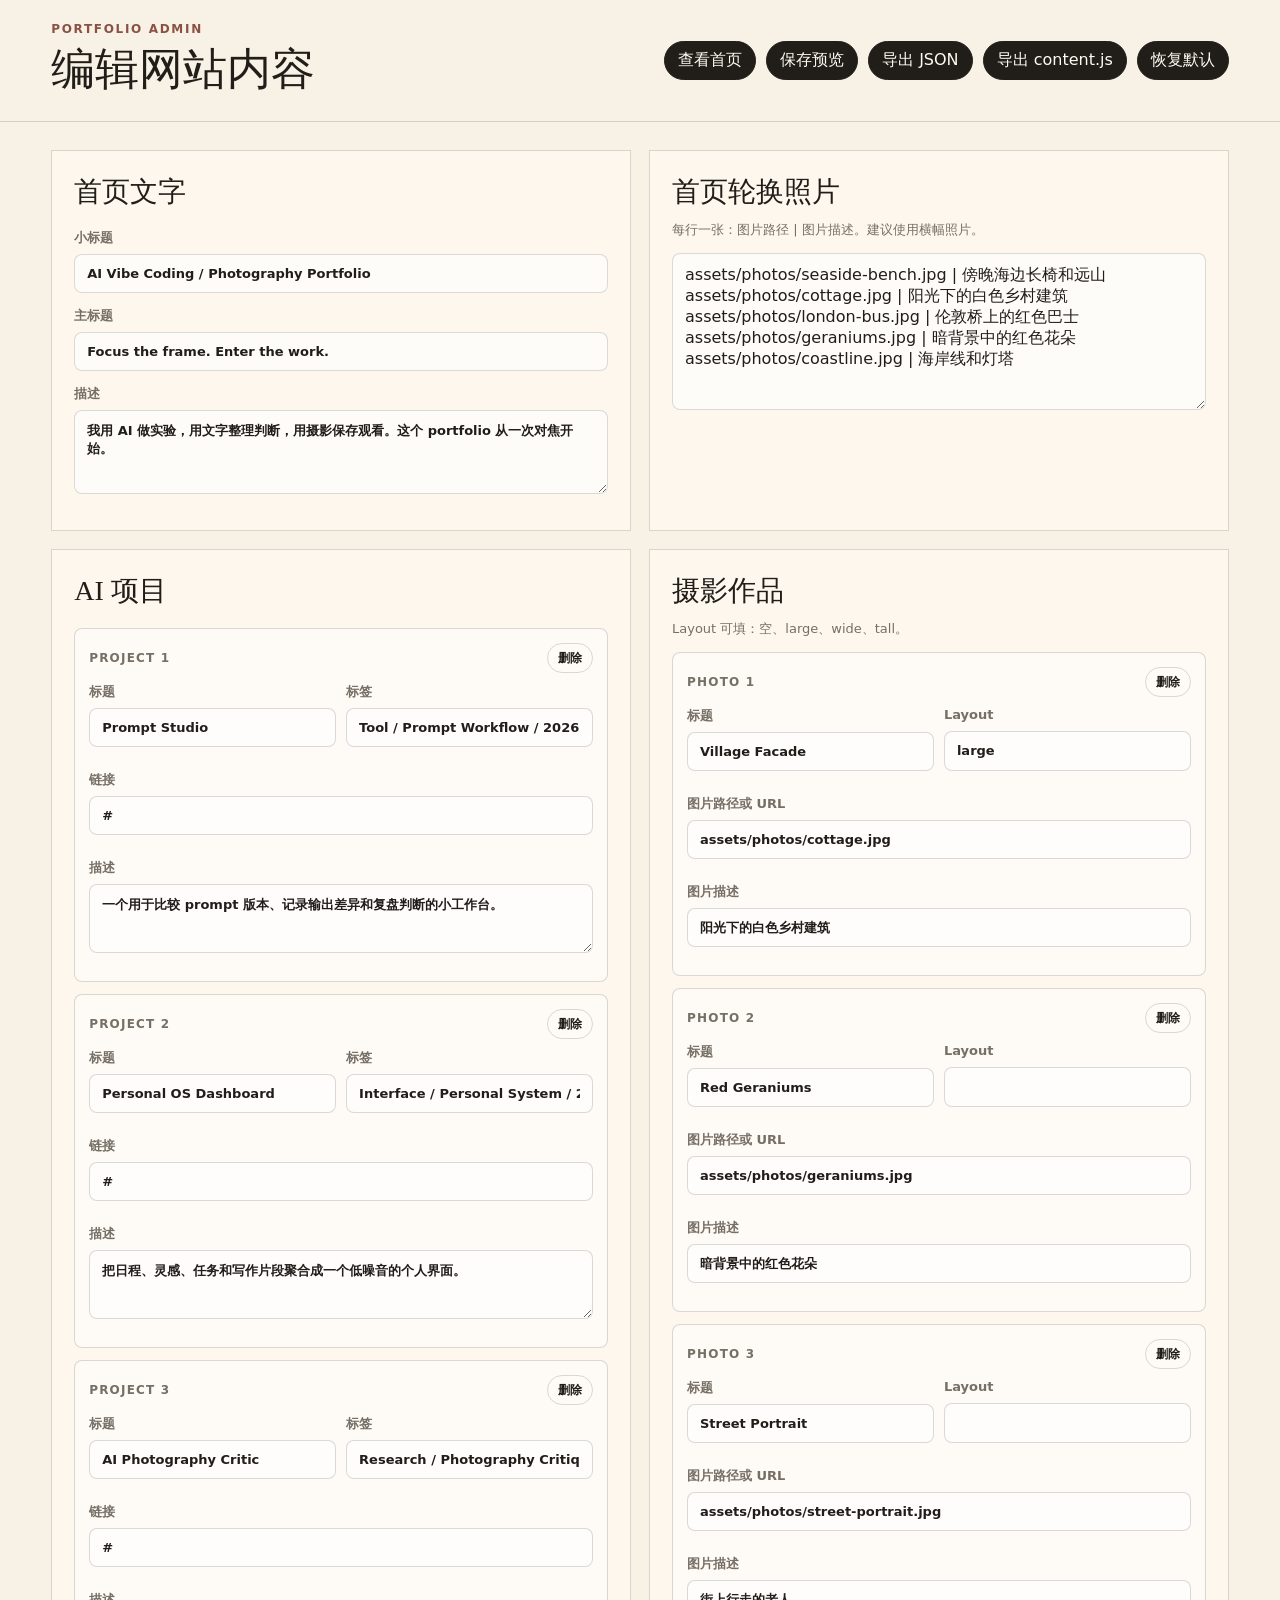
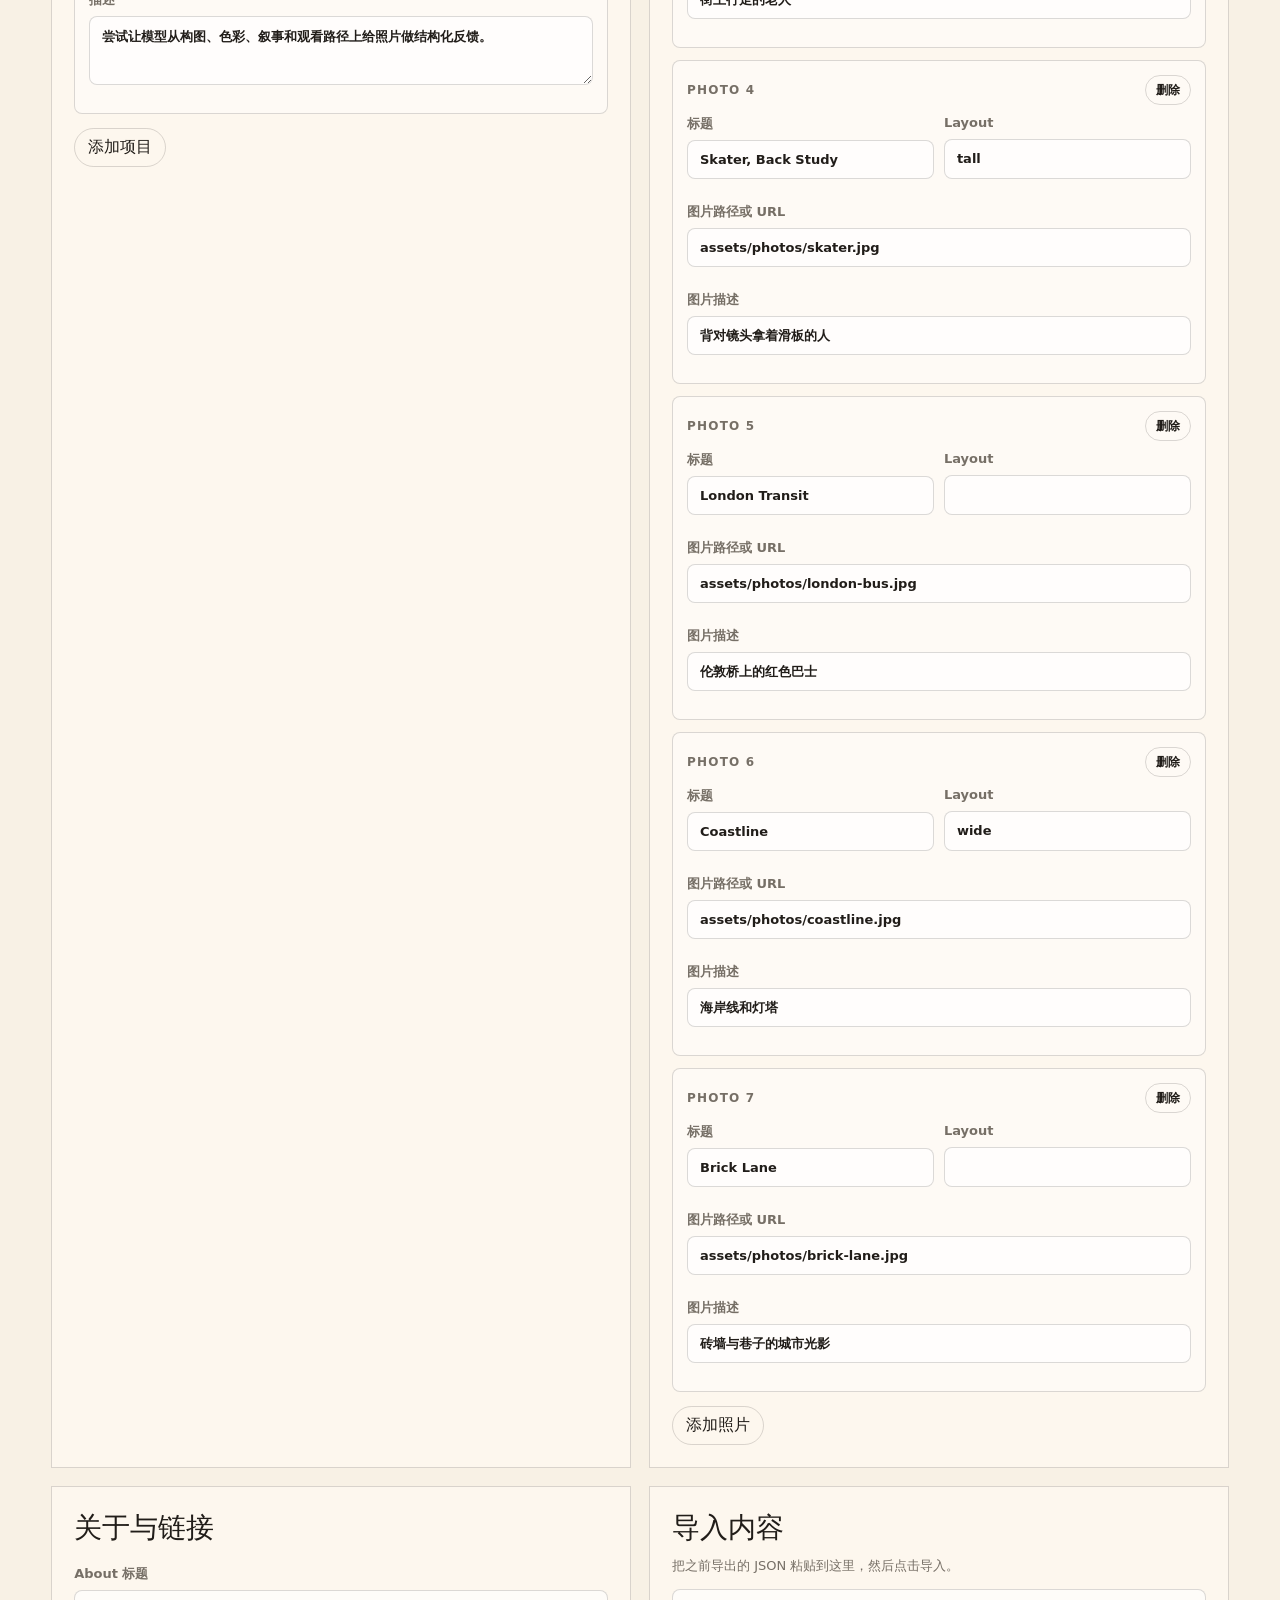
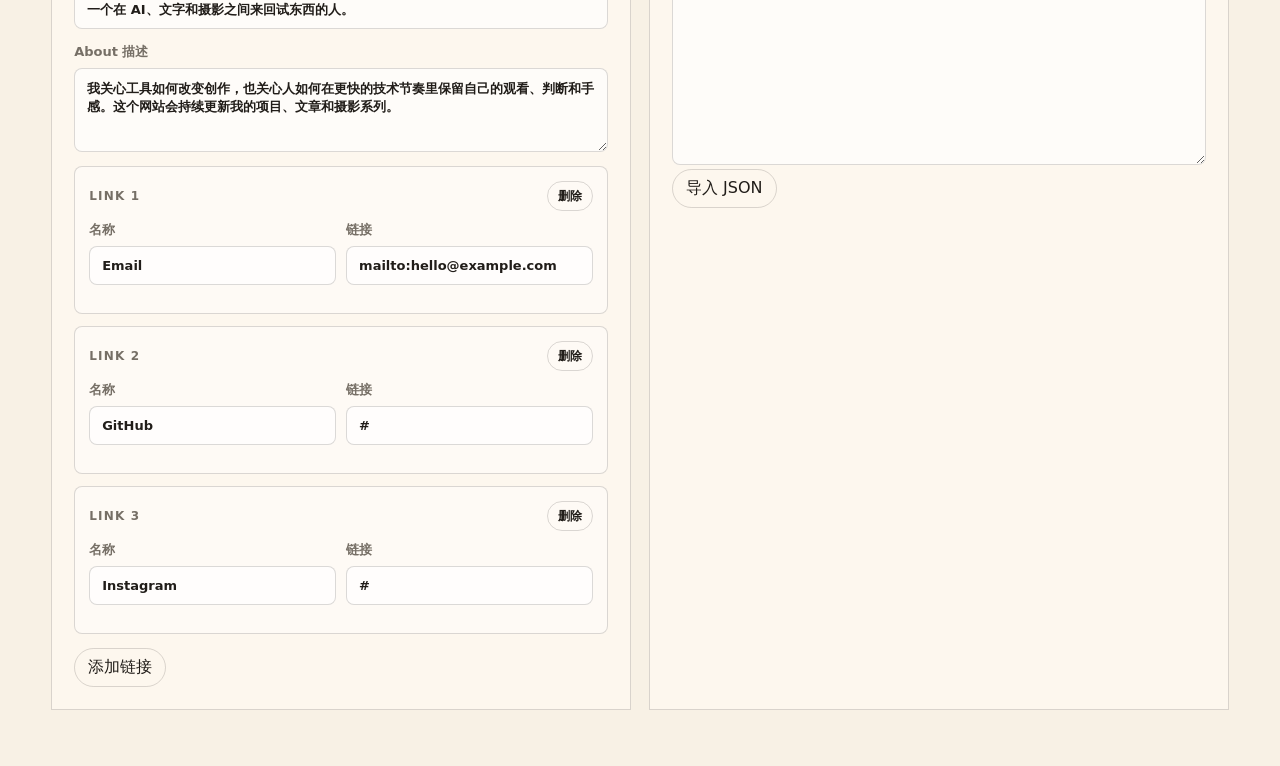
==== admin.html @ d61f88f5 "Initial portfolio website" ====
<!doctype html>
<html lang="zh-CN">
  <head>
    <meta charset="utf-8" />
    <meta name="viewport" content="width=device-width, initial-scale=1" />
    <title>Portfolio Admin</title>
    <link rel="stylesheet" href="admin.css" />
  </head>
  <body>
    <header class="admin-header">
      <div>
        <p>Portfolio Admin</p>
        <h1>编辑网站内容</h1>
      </div>
      <nav>
        <a href="index.html">查看首页</a>
        <button type="button" id="save-button">保存预览</button>
        <button type="button" id="export-button">导出 JSON</button>
        <button type="button" id="export-js-button">导出 content.js</button>
        <button type="button" id="reset-button">恢复默认</button>
      </nav>
    </header>

    <main class="admin-layout">
      <section class="admin-panel">
        <h2>首页文字</h2>
        <label>
          小标题
          <input id="hero-kicker" type="text" />
        </label>
        <label>
          主标题
          <input id="hero-title" type="text" />
        </label>
        <label>
          描述
          <textarea id="hero-description" rows="4"></textarea>
        </label>
      </section>

      <section class="admin-panel">
        <h2>首页轮换照片</h2>
        <p class="hint">每行一张：图片路径 | 图片描述。建议使用横幅照片。</p>
        <textarea id="hero-photos" rows="7"></textarea>
      </section>

      <section class="admin-panel">
        <h2>AI 项目</h2>
        <div id="projects-editor" class="editor-list"></div>
        <button type="button" class="secondary" data-add="project">添加项目</button>
      </section>

      <section class="admin-panel">
        <h2>摄影作品</h2>
        <p class="hint">Layout 可填：空、large、wide、tall。</p>
        <div id="photos-editor" class="editor-list"></div>
        <button type="button" class="secondary" data-add="photo">添加照片</button>
      </section>

      <section class="admin-panel">
        <h2>关于与链接</h2>
        <label>
          About 标题
          <input id="about-title" type="text" />
        </label>
        <label>
          About 描述
          <textarea id="about-description" rows="4"></textarea>
        </label>
        <div id="links-editor" class="editor-list"></div>
        <button type="button" class="secondary" data-add="link">添加链接</button>
      </section>

      <section class="admin-panel">
        <h2>导入内容</h2>
        <p class="hint">把之前导出的 JSON 粘贴到这里，然后点击导入。</p>
        <textarea id="import-json" rows="8"></textarea>
        <button type="button" class="secondary" id="import-button">导入 JSON</button>
      </section>
    </main>

    <div class="toast" id="toast" hidden></div>

    <script src="content.js"></script>
    <script src="admin.js"></script>
  </body>
</html>
---- admin.css ----
:root {
  --paper: #f8f1e5;
  --ink: #211d19;
  --muted: #766f66;
  --line: rgba(33, 29, 25, 0.16);
  --panel: #fffaf1;
}

* {
  box-sizing: border-box;
}

body {
  margin: 0;
  background: var(--paper);
  color: var(--ink);
  font-family:
    Inter, ui-sans-serif, system-ui, -apple-system, BlinkMacSystemFont, sans-serif;
}

.admin-header {
  position: sticky;
  top: 0;
  z-index: 10;
  display: flex;
  align-items: center;
  justify-content: space-between;
  gap: 24px;
  padding: 22px clamp(18px, 4vw, 56px);
  background: rgba(248, 241, 229, 0.9);
  border-bottom: 1px solid var(--line);
  backdrop-filter: blur(16px);
}

.admin-header p {
  margin: 0 0 4px;
  color: #8b5145;
  font-size: 12px;
  font-weight: 800;
  letter-spacing: 0.14em;
  text-transform: uppercase;
}

.admin-header h1 {
  margin: 0;
  font-family: Georgia, serif;
  font-size: clamp(28px, 4vw, 44px);
  font-weight: 500;
}

.admin-header nav {
  display: flex;
  flex-wrap: wrap;
  gap: 10px;
}

a,
button {
  color: inherit;
  font: inherit;
}

.admin-header a,
button {
  min-height: 38px;
  padding: 8px 13px;
  background: var(--ink);
  color: var(--panel);
  border: 1px solid var(--ink);
  border-radius: 999px;
  cursor: pointer;
  text-decoration: none;
}

button.secondary {
  color: var(--ink);
  background: transparent;
  border-color: var(--line);
}

.admin-layout {
  display: grid;
  grid-template-columns: repeat(2, minmax(0, 1fr));
  gap: 18px;
  padding: 28px clamp(18px, 4vw, 56px) 56px;
}

.admin-panel {
  padding: 22px;
  background: rgba(255, 250, 241, 0.72);
  border: 1px solid var(--line);
}

.admin-panel h2 {
  margin: 0 0 18px;
  font-family: Georgia, serif;
  font-size: 28px;
  font-weight: 500;
}

.hint {
  margin: -8px 0 14px;
  color: var(--muted);
  font-size: 13px;
}

label {
  display: grid;
  gap: 7px;
  margin-bottom: 14px;
  color: var(--muted);
  font-size: 13px;
  font-weight: 700;
}

input,
textarea,
select {
  width: 100%;
  padding: 11px 12px;
  color: var(--ink);
  background: rgba(255, 255, 255, 0.66);
  border: 1px solid var(--line);
  border-radius: 8px;
  font: inherit;
}

textarea {
  resize: vertical;
}

.editor-list {
  display: grid;
  gap: 12px;
  margin-bottom: 14px;
}

.editor-item {
  display: grid;
  gap: 10px;
  padding: 14px;
  background: rgba(255, 255, 255, 0.42);
  border: 1px solid var(--line);
  border-radius: 8px;
}

.editor-item-header {
  display: flex;
  align-items: center;
  justify-content: space-between;
  gap: 10px;
  color: var(--muted);
  font-size: 12px;
  font-weight: 800;
  letter-spacing: 0.1em;
  text-transform: uppercase;
}

.editor-item-header button {
  min-height: 30px;
  padding: 5px 10px;
  color: var(--ink);
  background: transparent;
  border-color: var(--line);
}

.field-grid {
  display: grid;
  grid-template-columns: repeat(2, minmax(0, 1fr));
  gap: 10px;
}

.toast {
  position: fixed;
  right: 18px;
  bottom: 18px;
  padding: 12px 14px;
  color: var(--panel);
  background: var(--ink);
  border-radius: 8px;
}

@media (max-width: 900px) {
  .admin-header,
  .admin-layout,
  .field-grid {
    grid-template-columns: 1fr;
  }

  .admin-header {
    align-items: flex-start;
    flex-direction: column;
  }
}
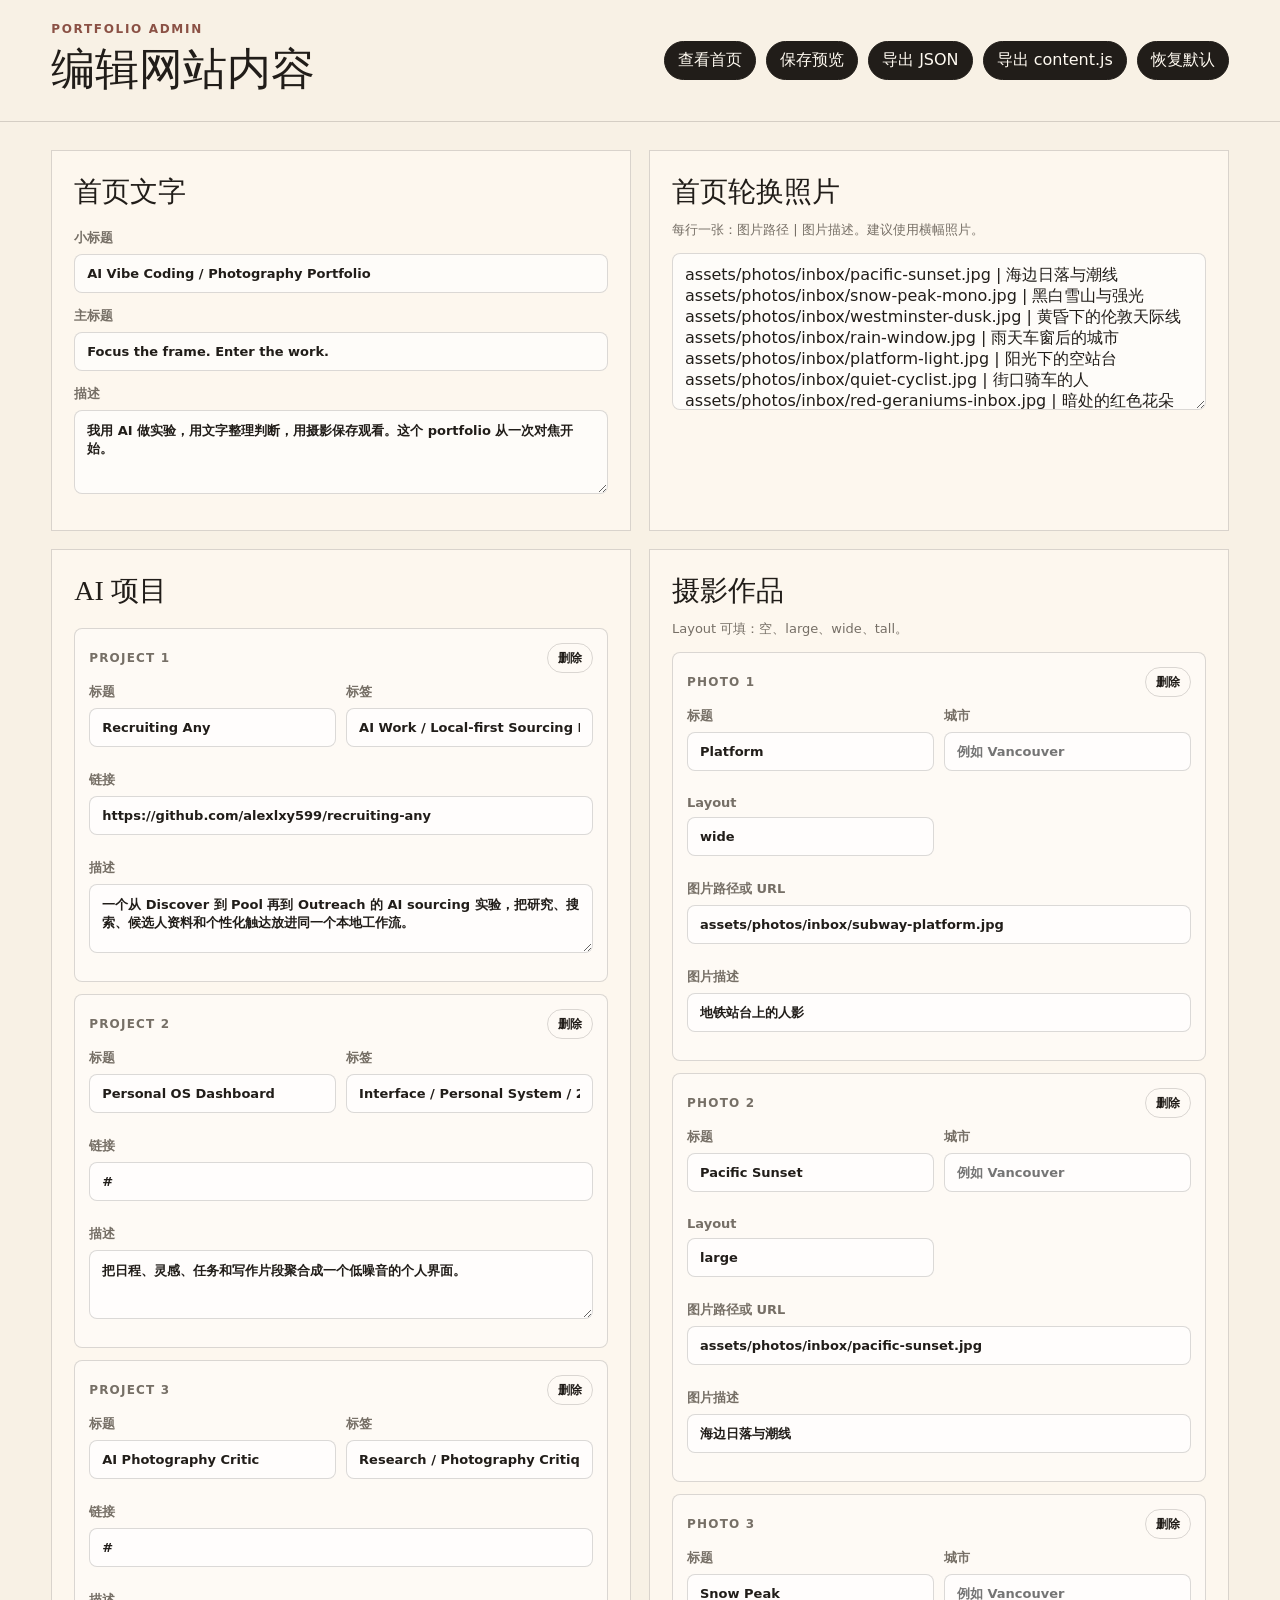
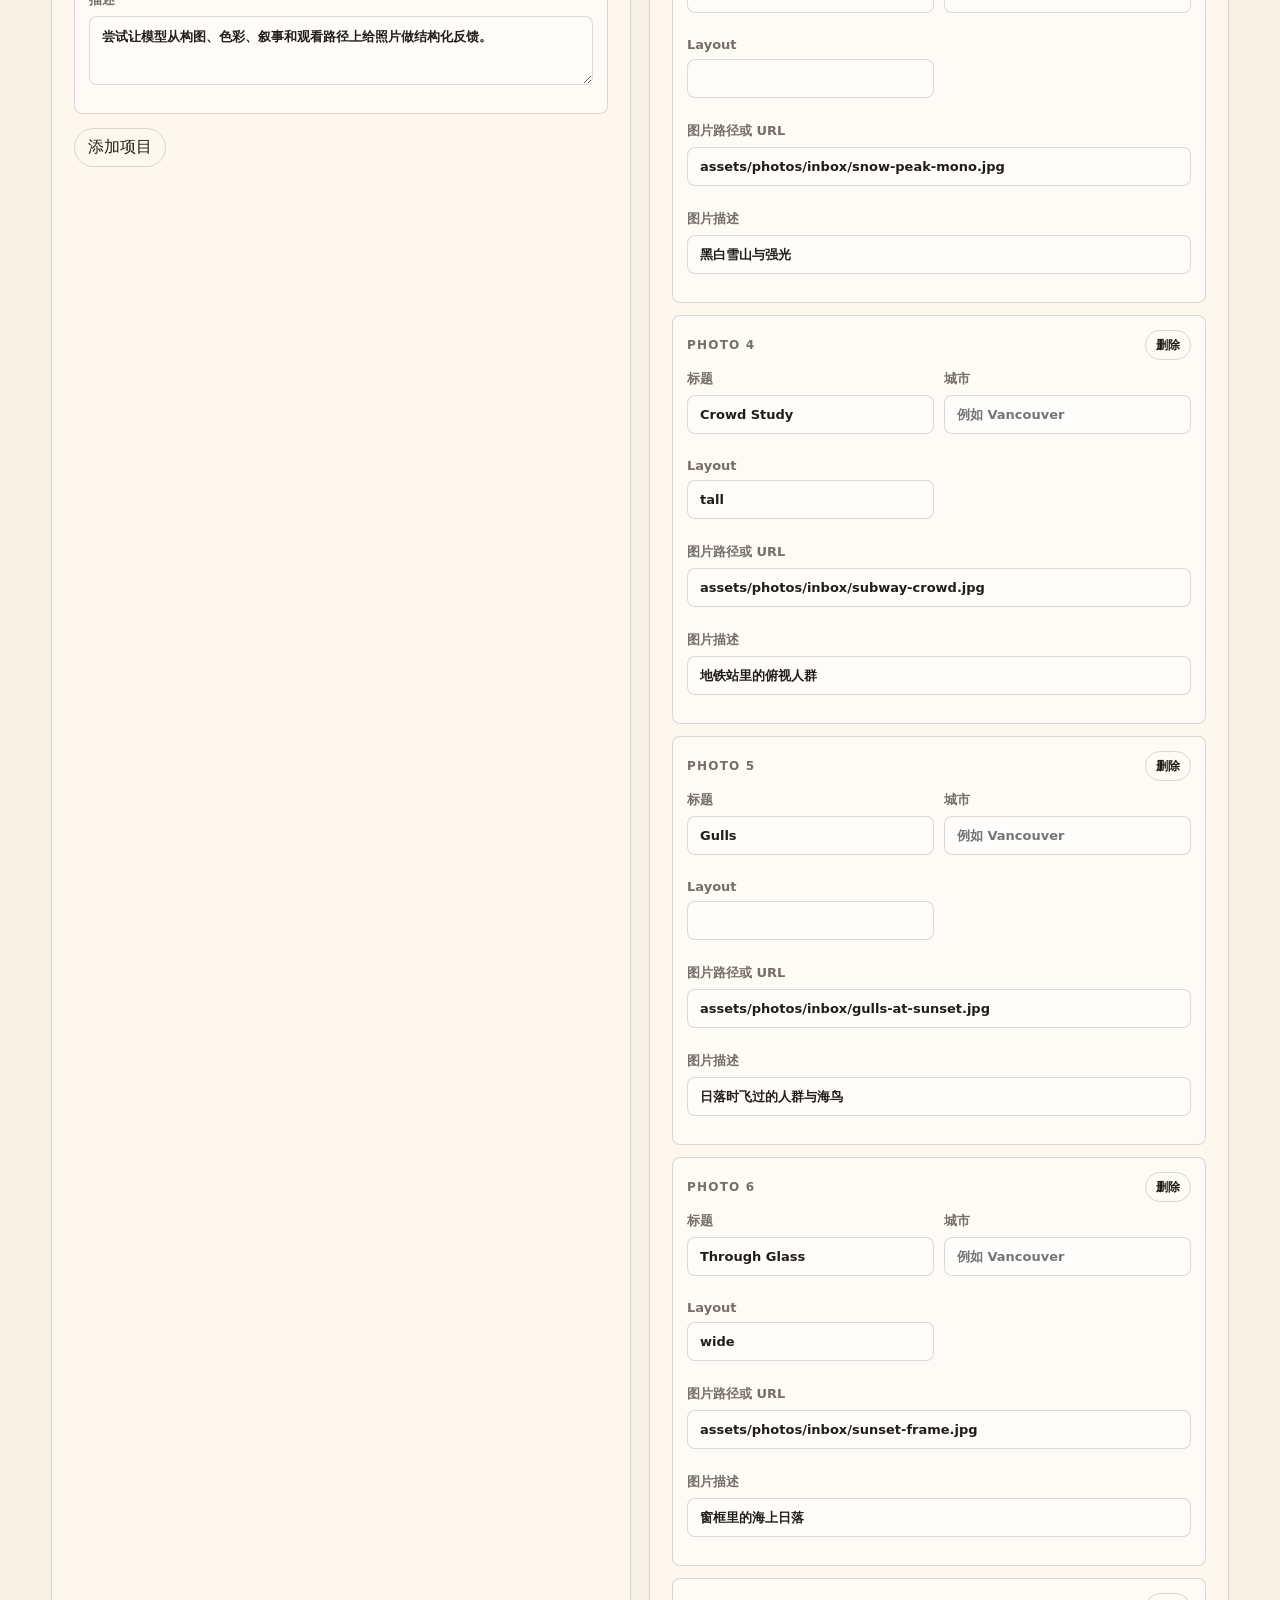
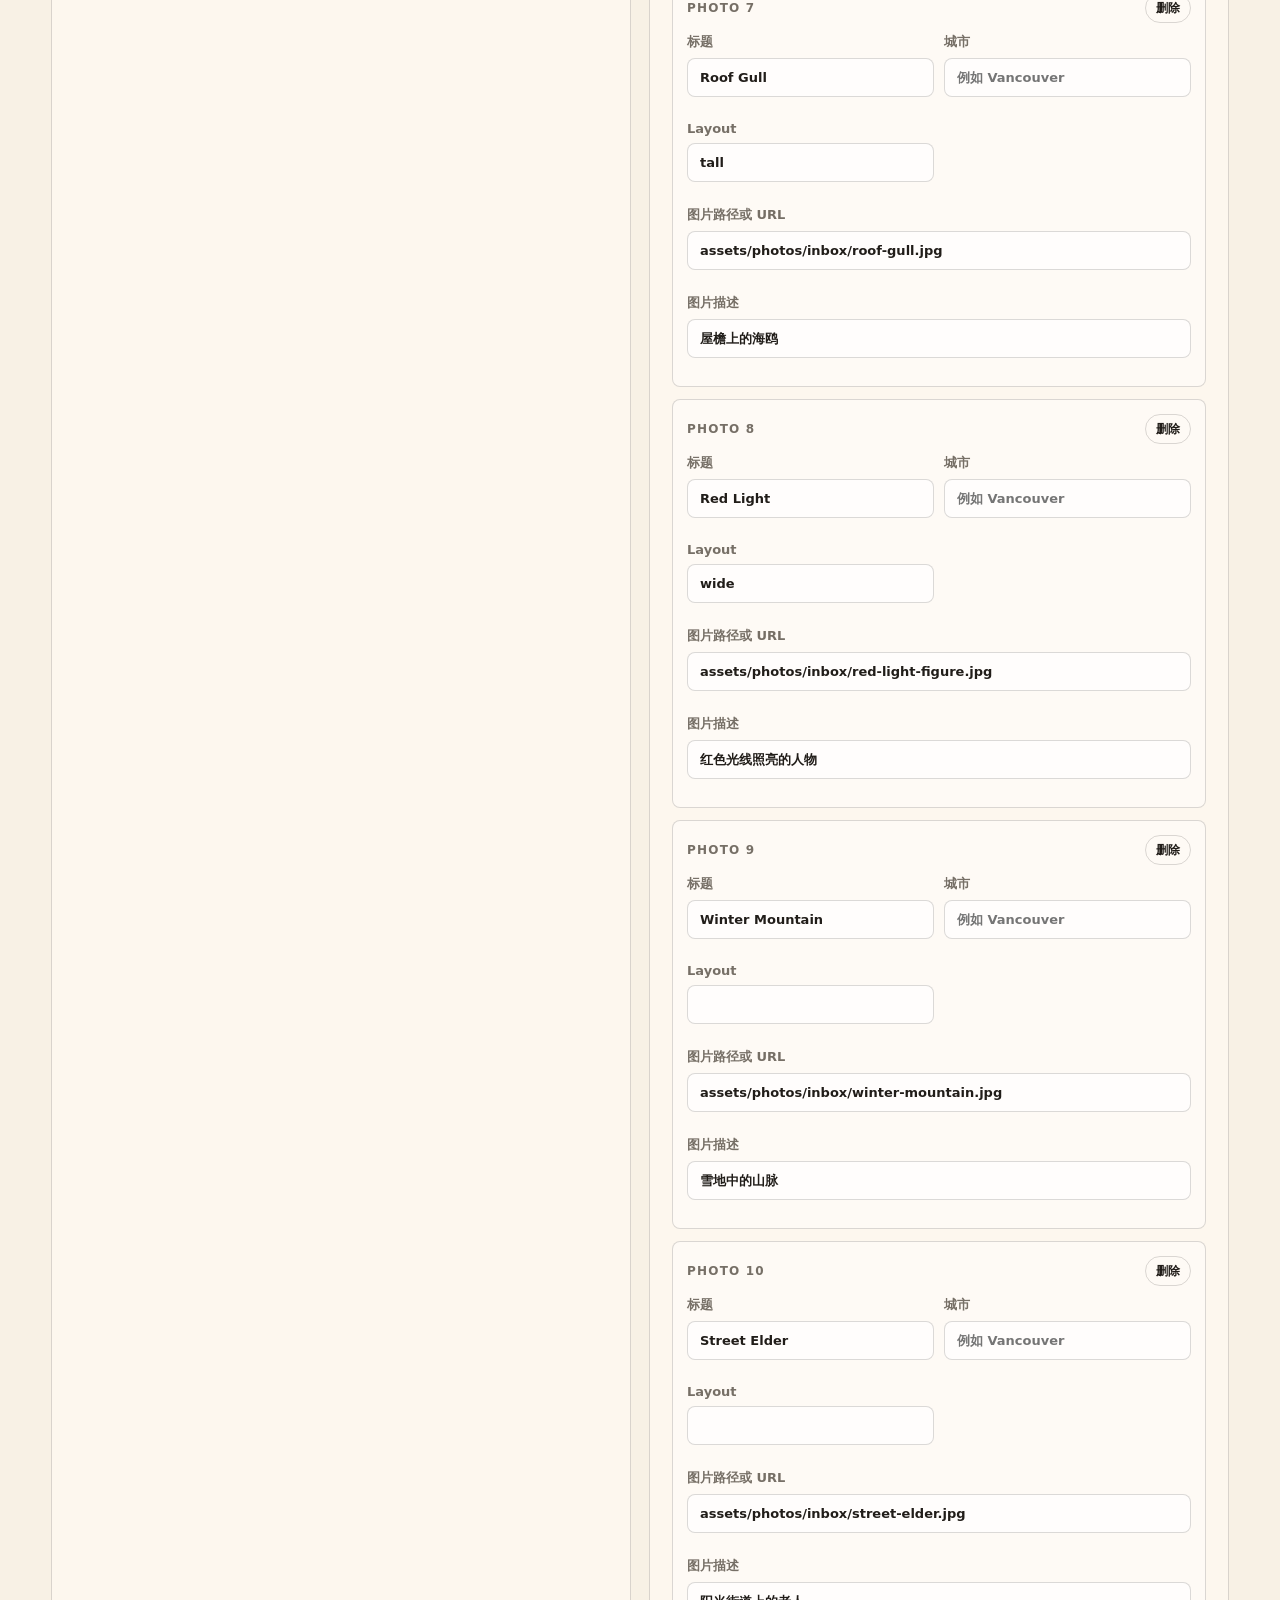
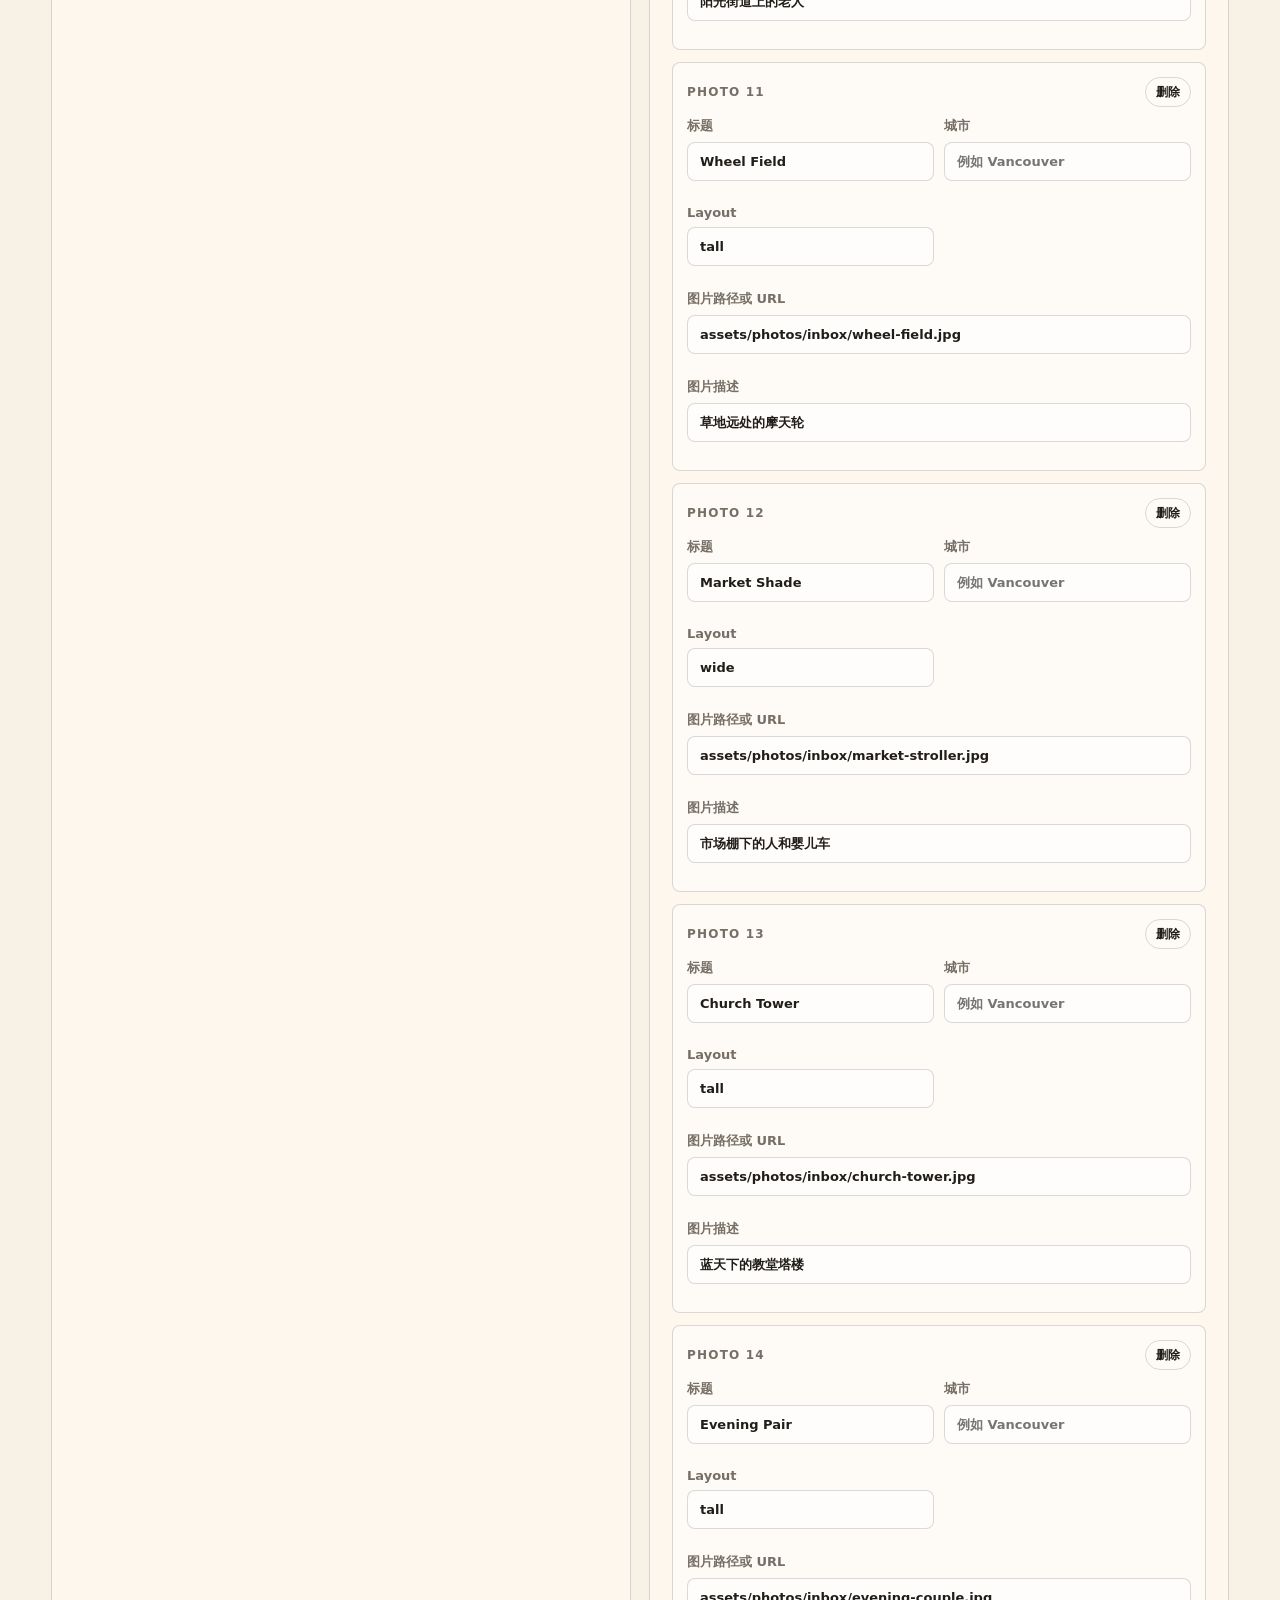
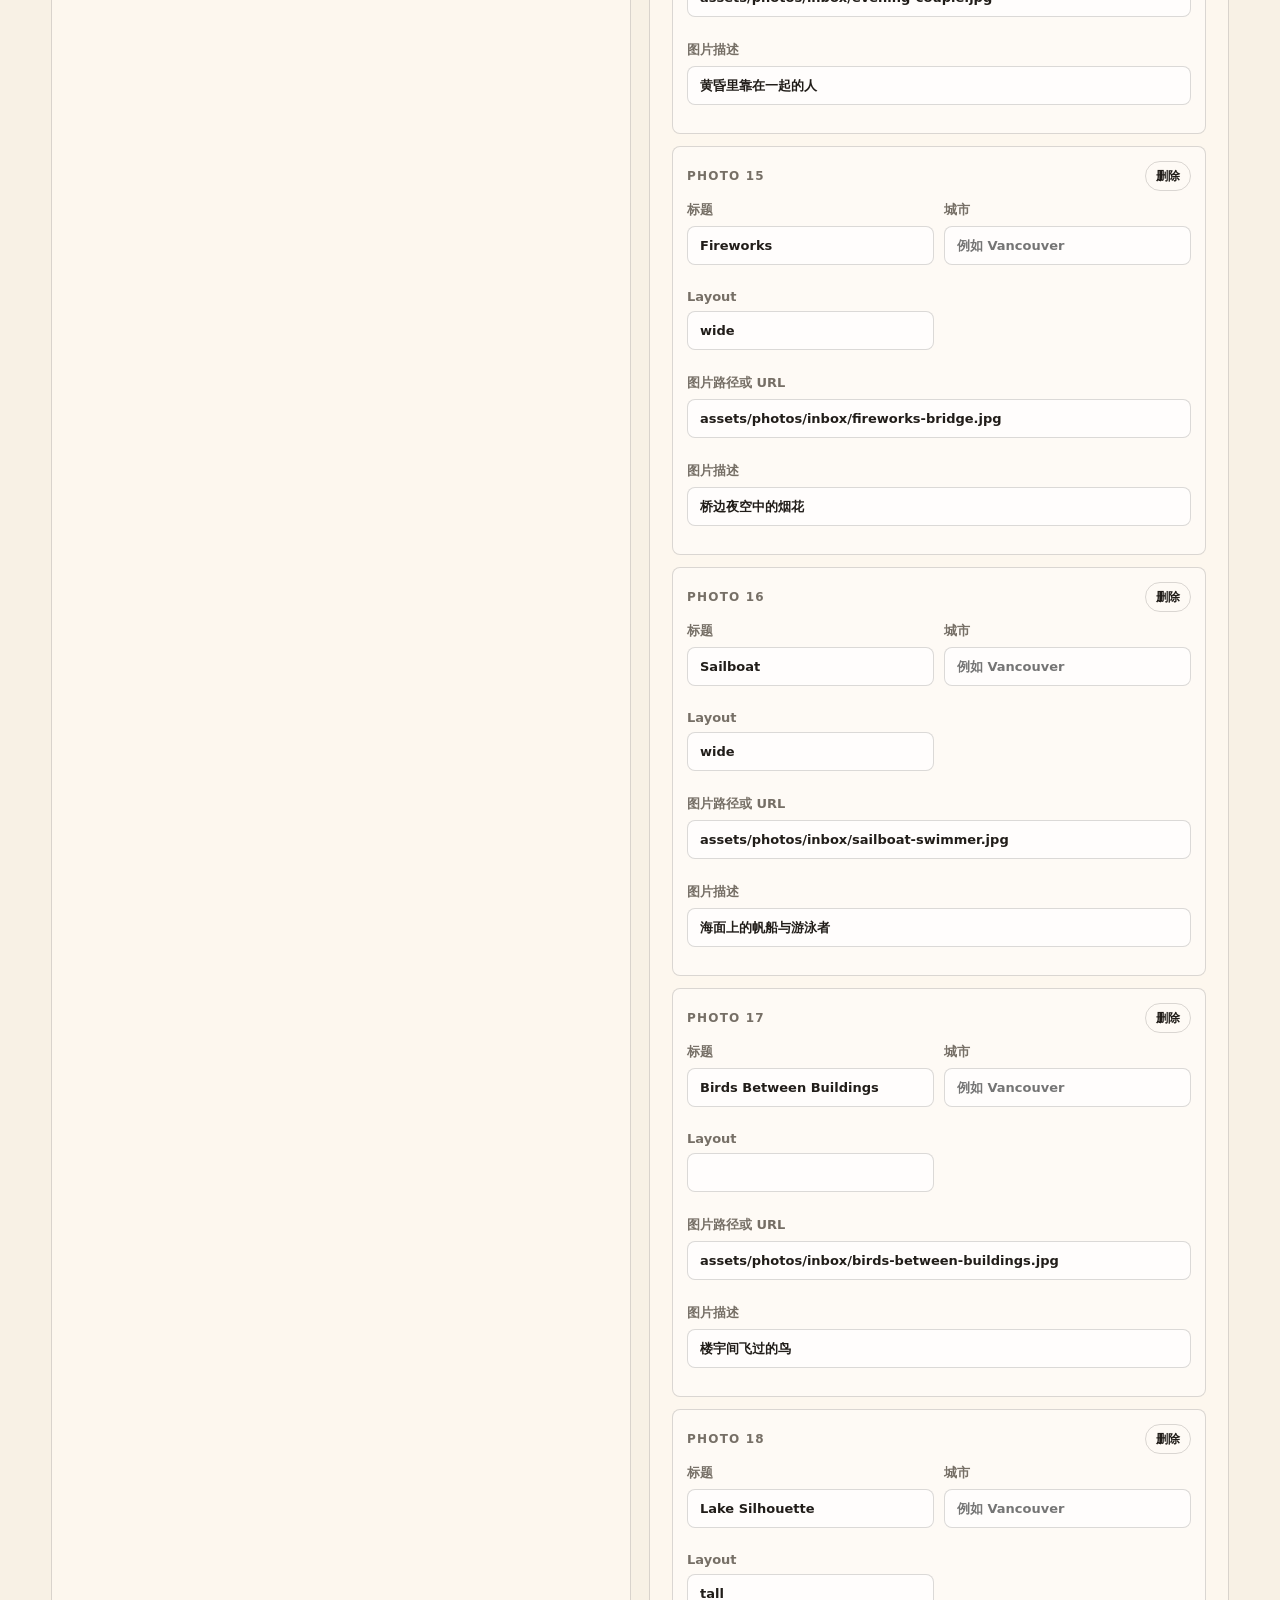
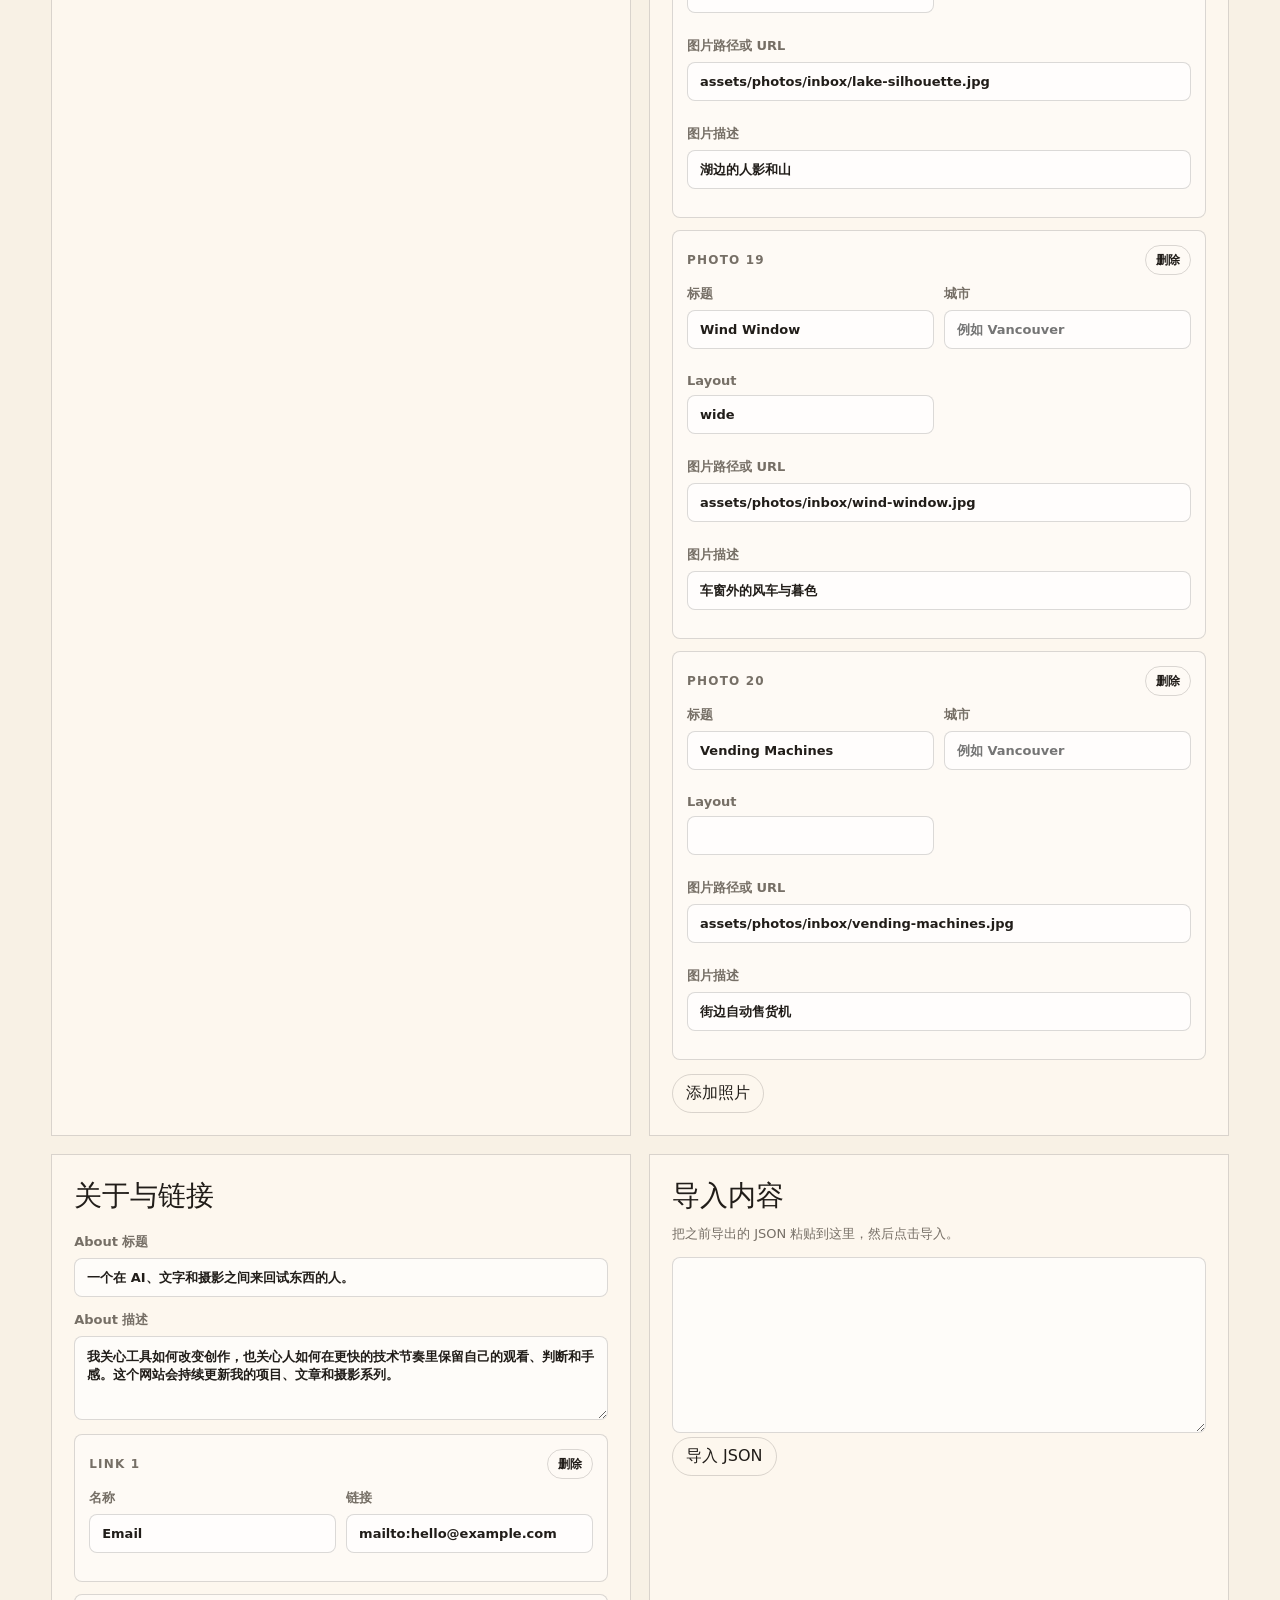
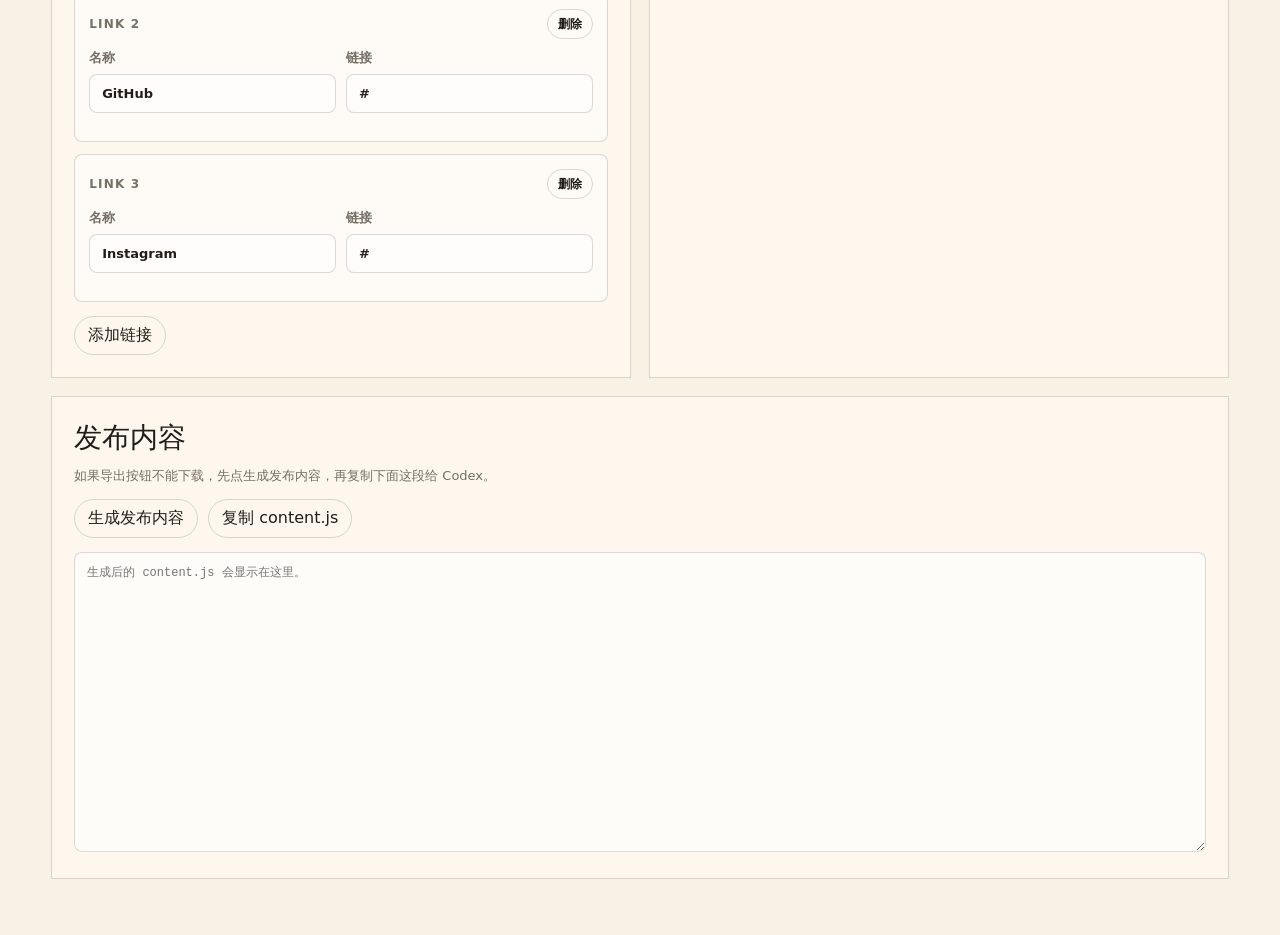
==== commit c7e5f126: "Add admin publish copy fallback" ====
--- a/admin.html
+++ b/admin.html
@@ -77,6 +77,16 @@
         <textarea id="import-json" rows="8"></textarea>
         <button type="button" class="secondary" id="import-button">导入 JSON</button>
       </section>
+
+      <section class="admin-panel publish-panel">
+        <h2>发布内容</h2>
+        <p class="hint">如果导出按钮不能下载，先点生成发布内容，再复制下面这段给 Codex。</p>
+        <div class="publish-actions">
+          <button type="button" class="secondary" id="generate-js-button">生成发布内容</button>
+          <button type="button" class="secondary" id="copy-js-button">复制 content.js</button>
+        </div>
+        <textarea id="publish-output" rows="12" readonly placeholder="生成后的 content.js 会显示在这里。"></textarea>
+      </section>
     </main>
 
     <div class="toast" id="toast" hidden></div>
--- a/admin.css
+++ b/admin.css
@@ -170,6 +170,26 @@
   gap: 10px;
 }
 
+.publish-panel {
+  grid-column: 1 / -1;
+}
+
+.publish-actions {
+  display: flex;
+  flex-wrap: wrap;
+  gap: 10px;
+  margin-bottom: 14px;
+}
+
+#publish-output {
+  min-height: 300px;
+  font-family:
+    SFMono-Regular, Consolas, "Liberation Mono", Menlo, monospace;
+  font-size: 12px;
+  line-height: 1.55;
+  white-space: pre;
+}
+
 .toast {
   position: fixed;
   right: 18px;
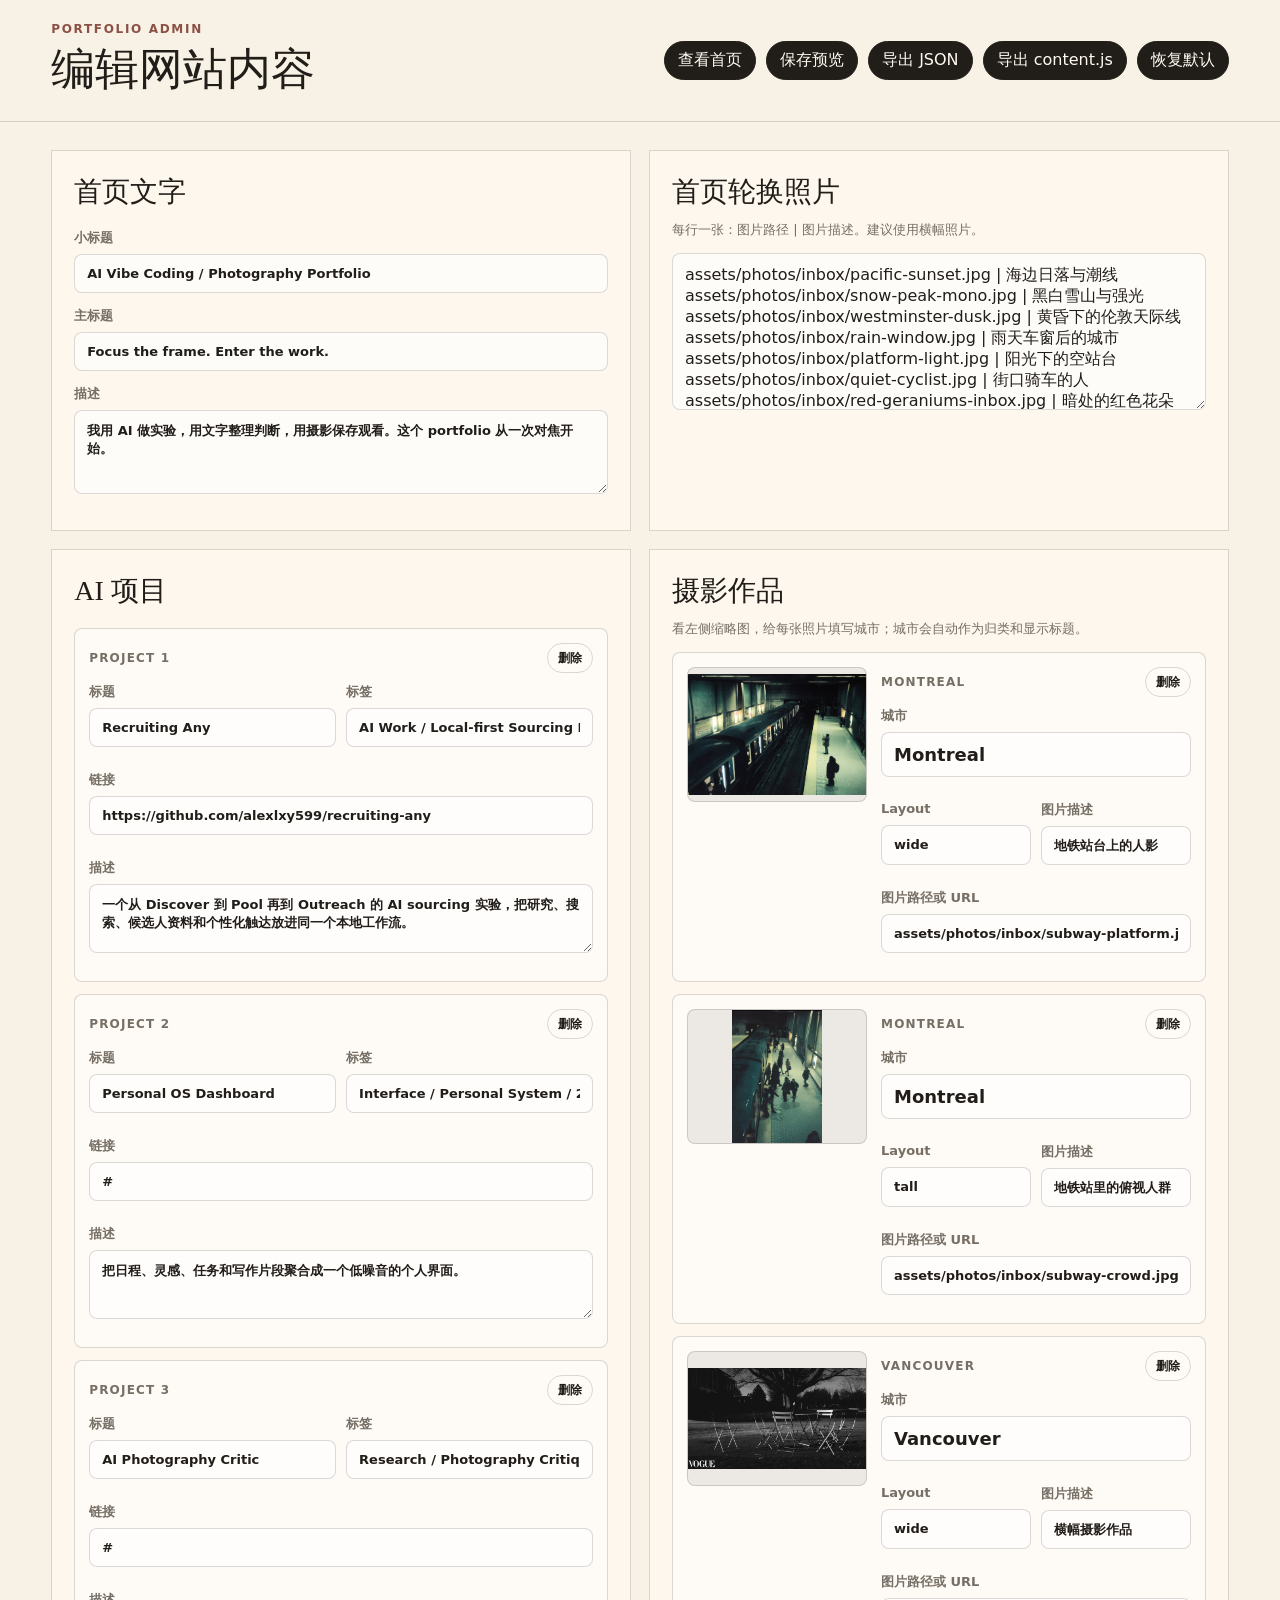
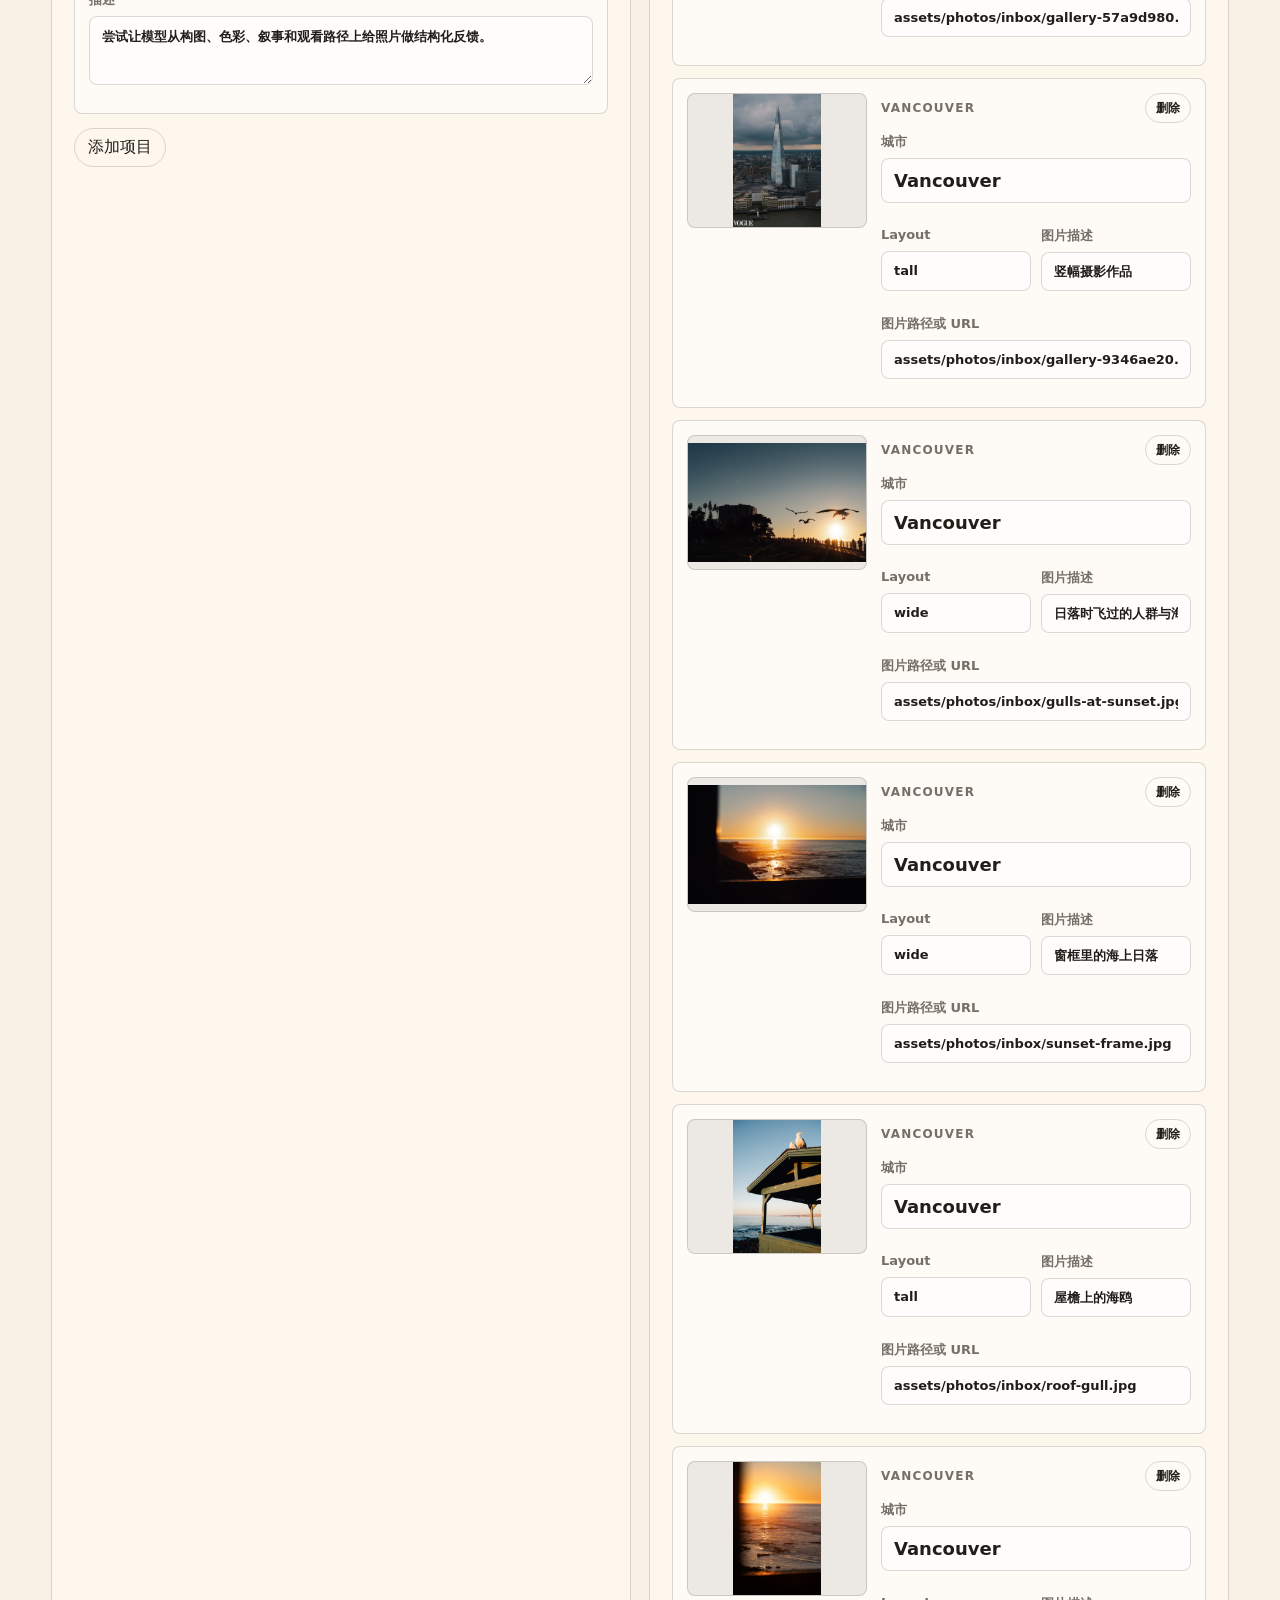
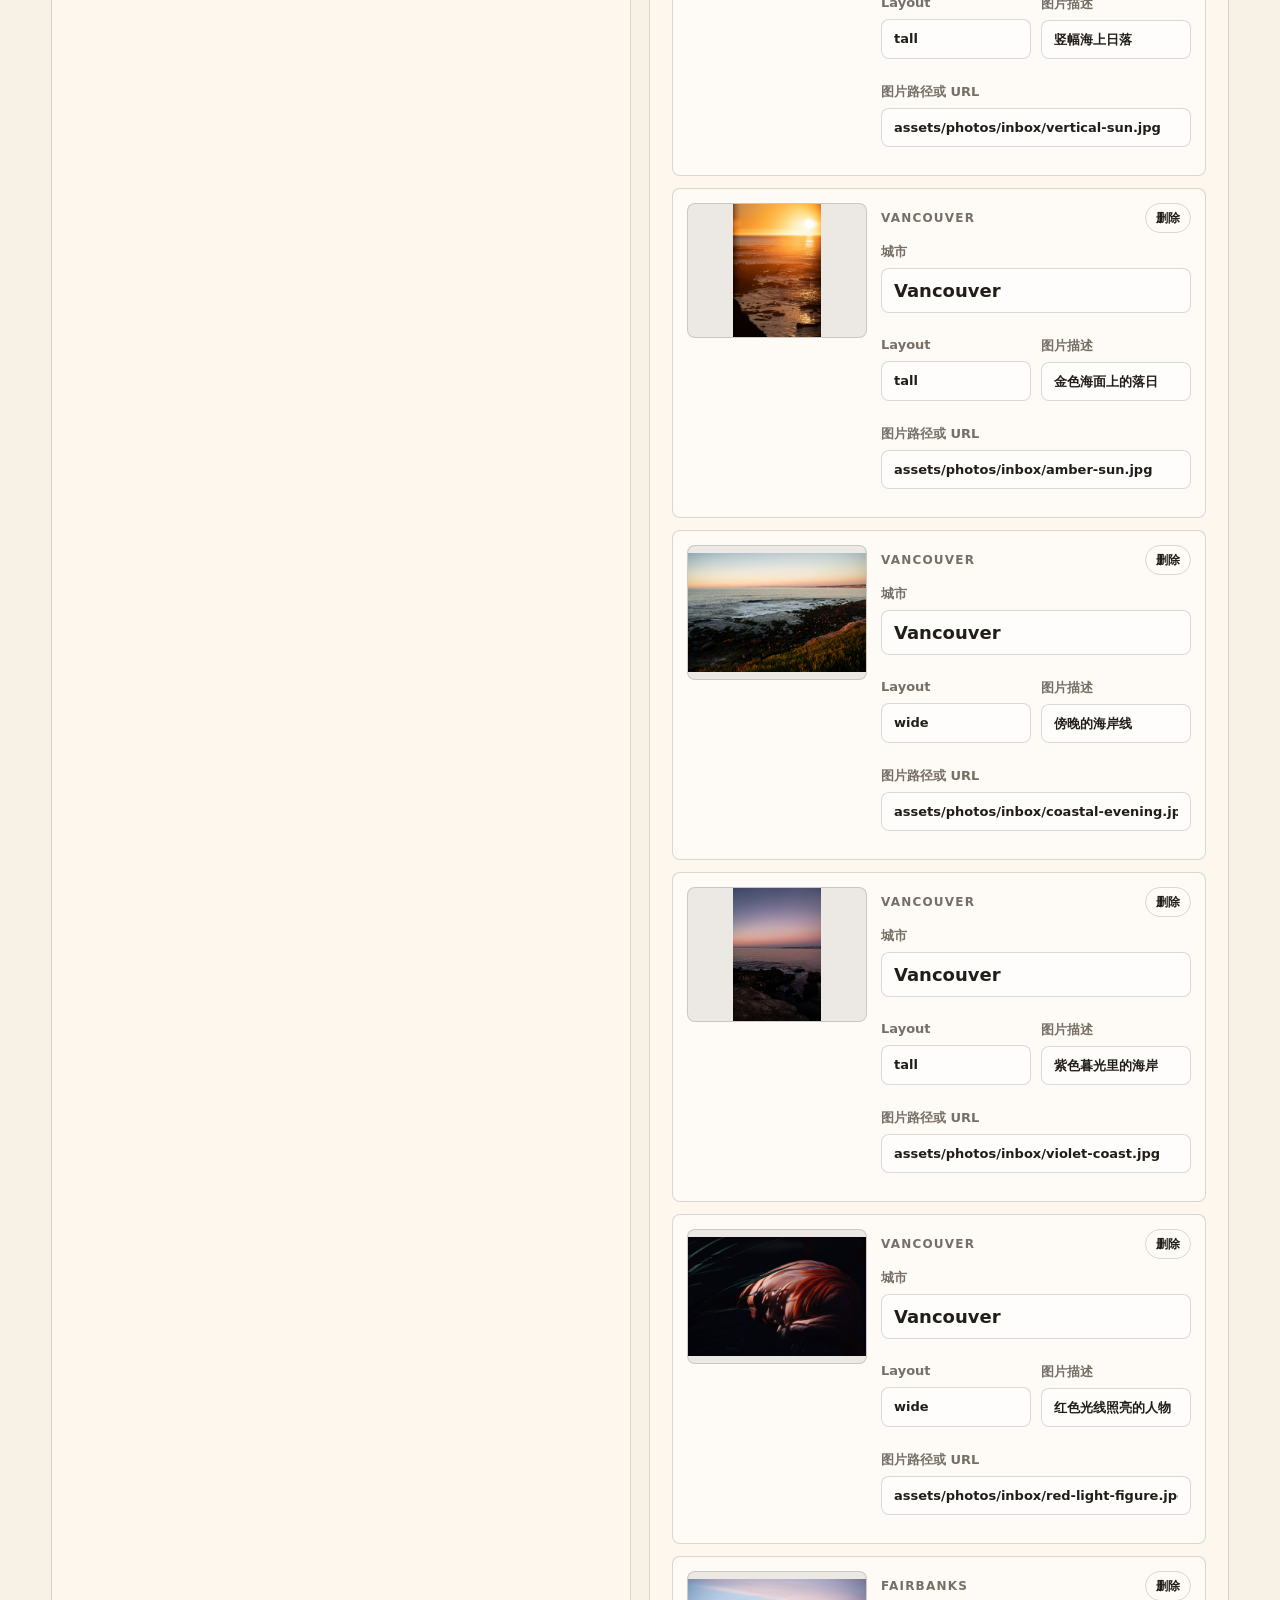
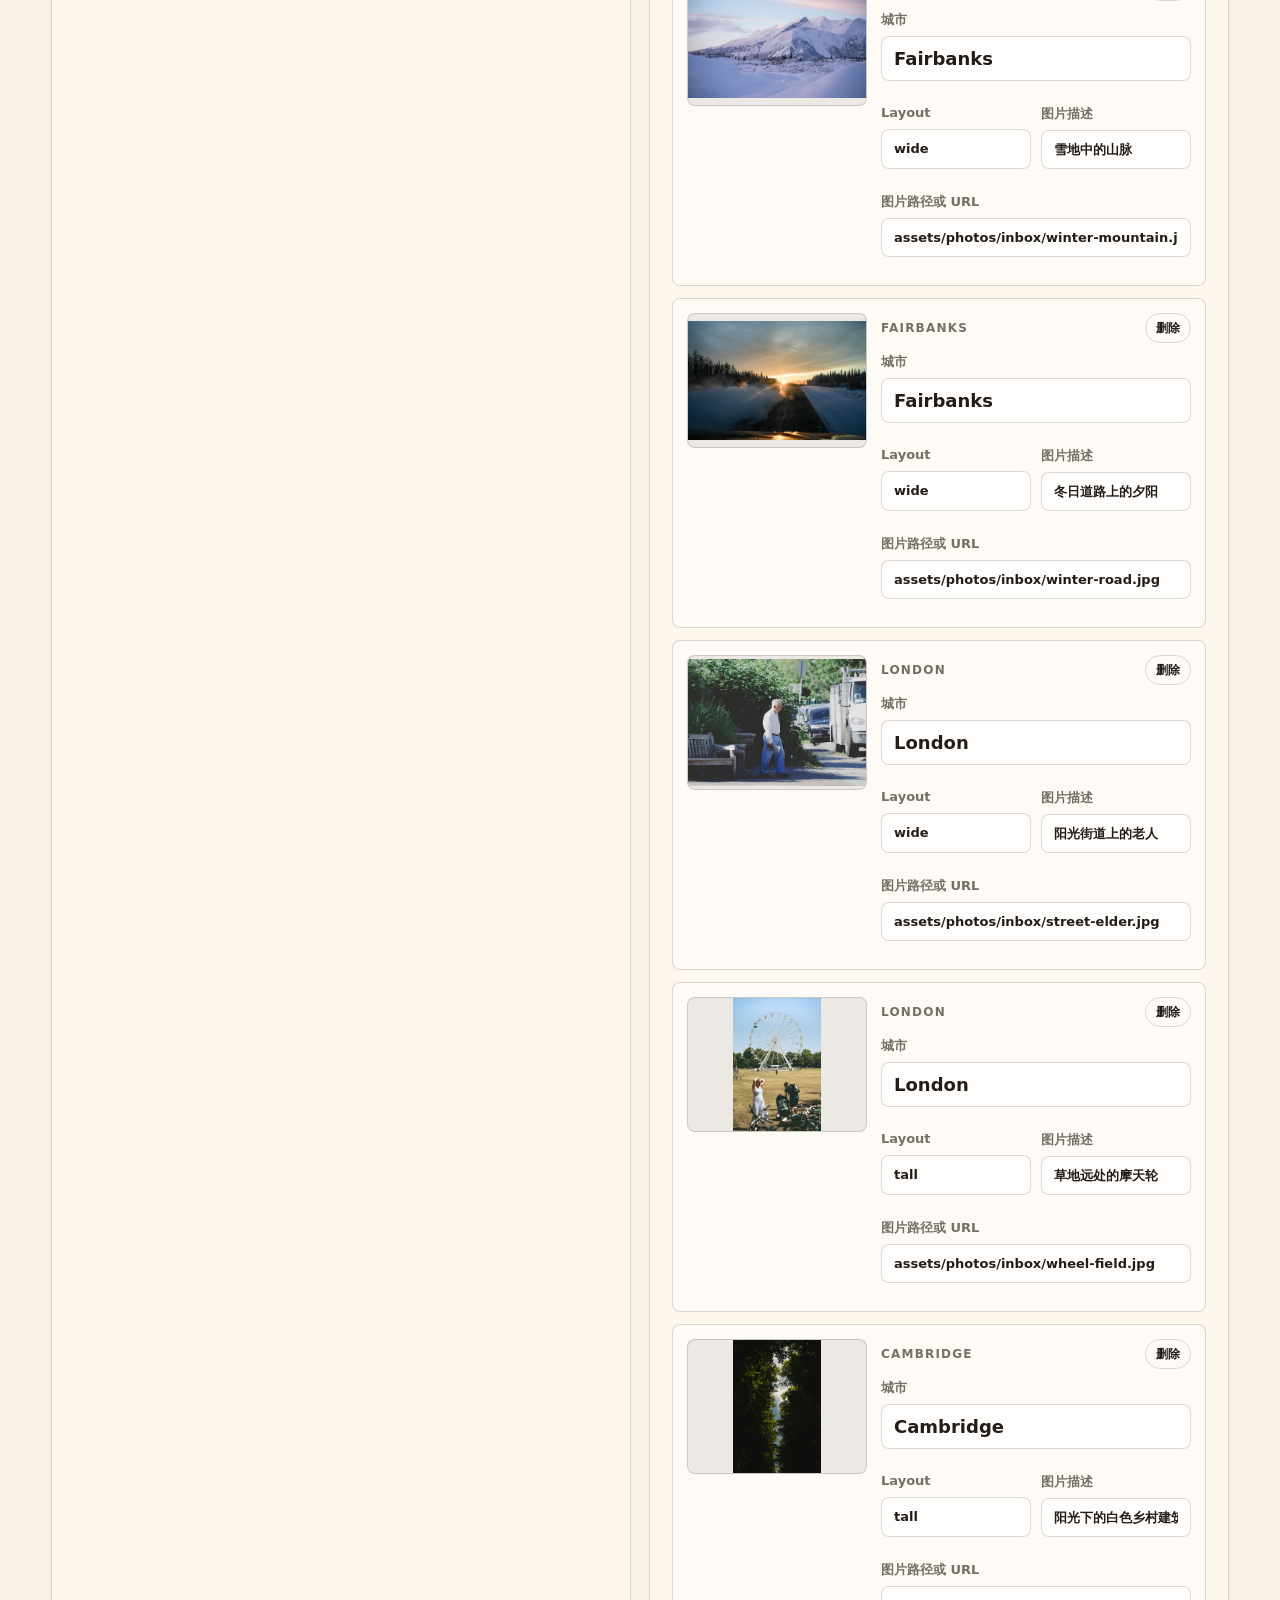
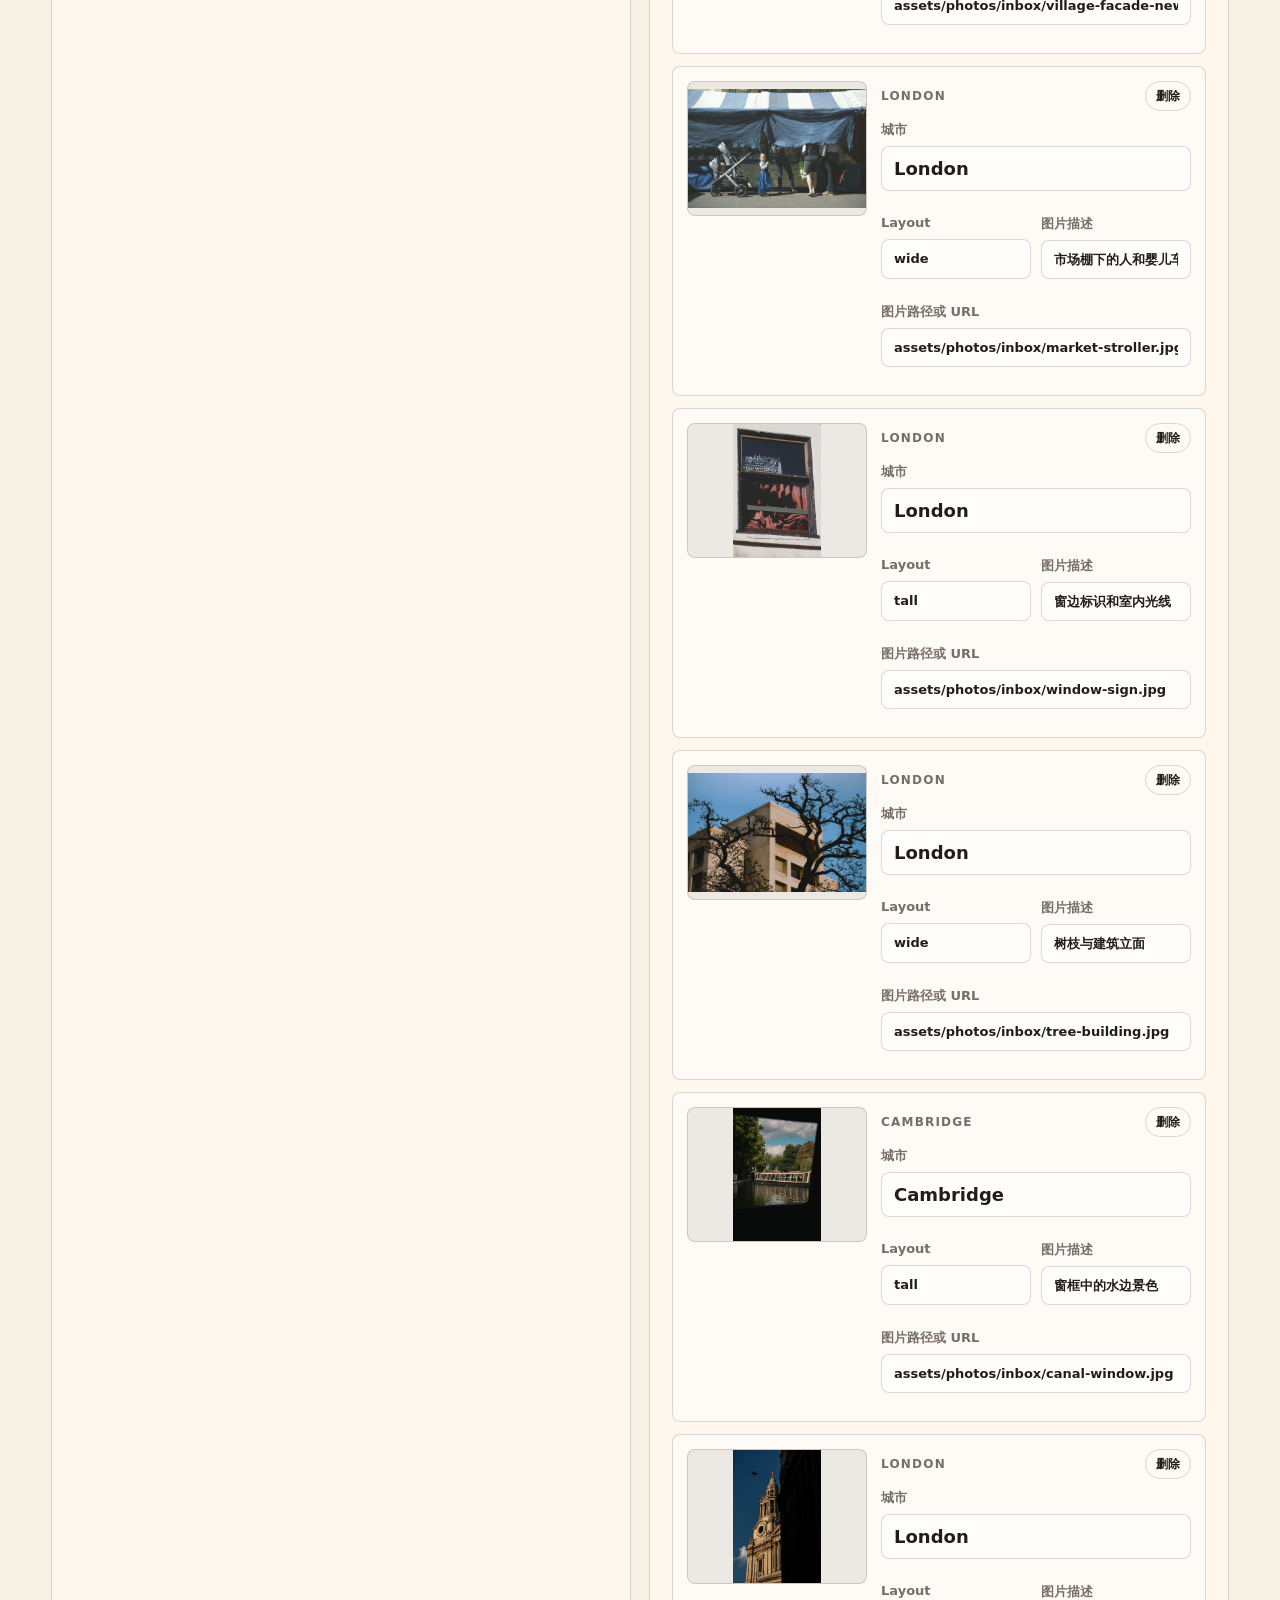
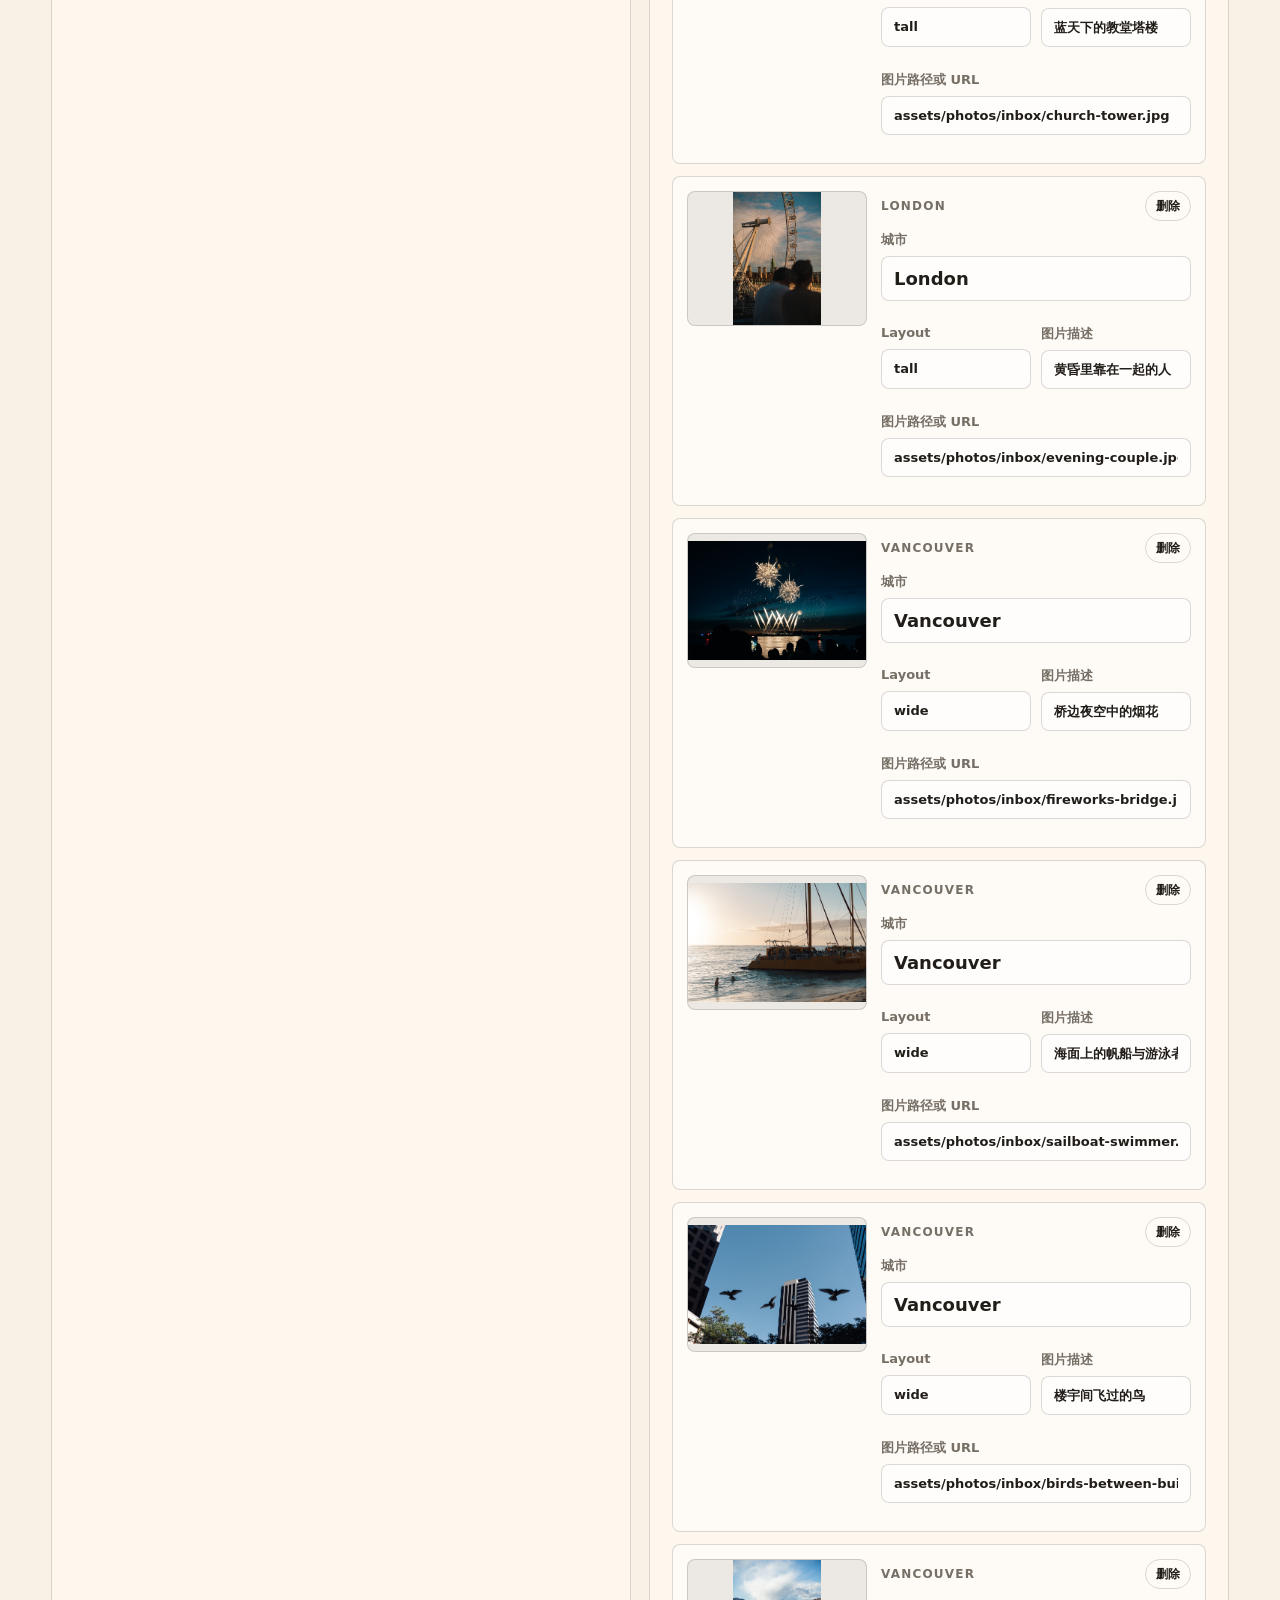
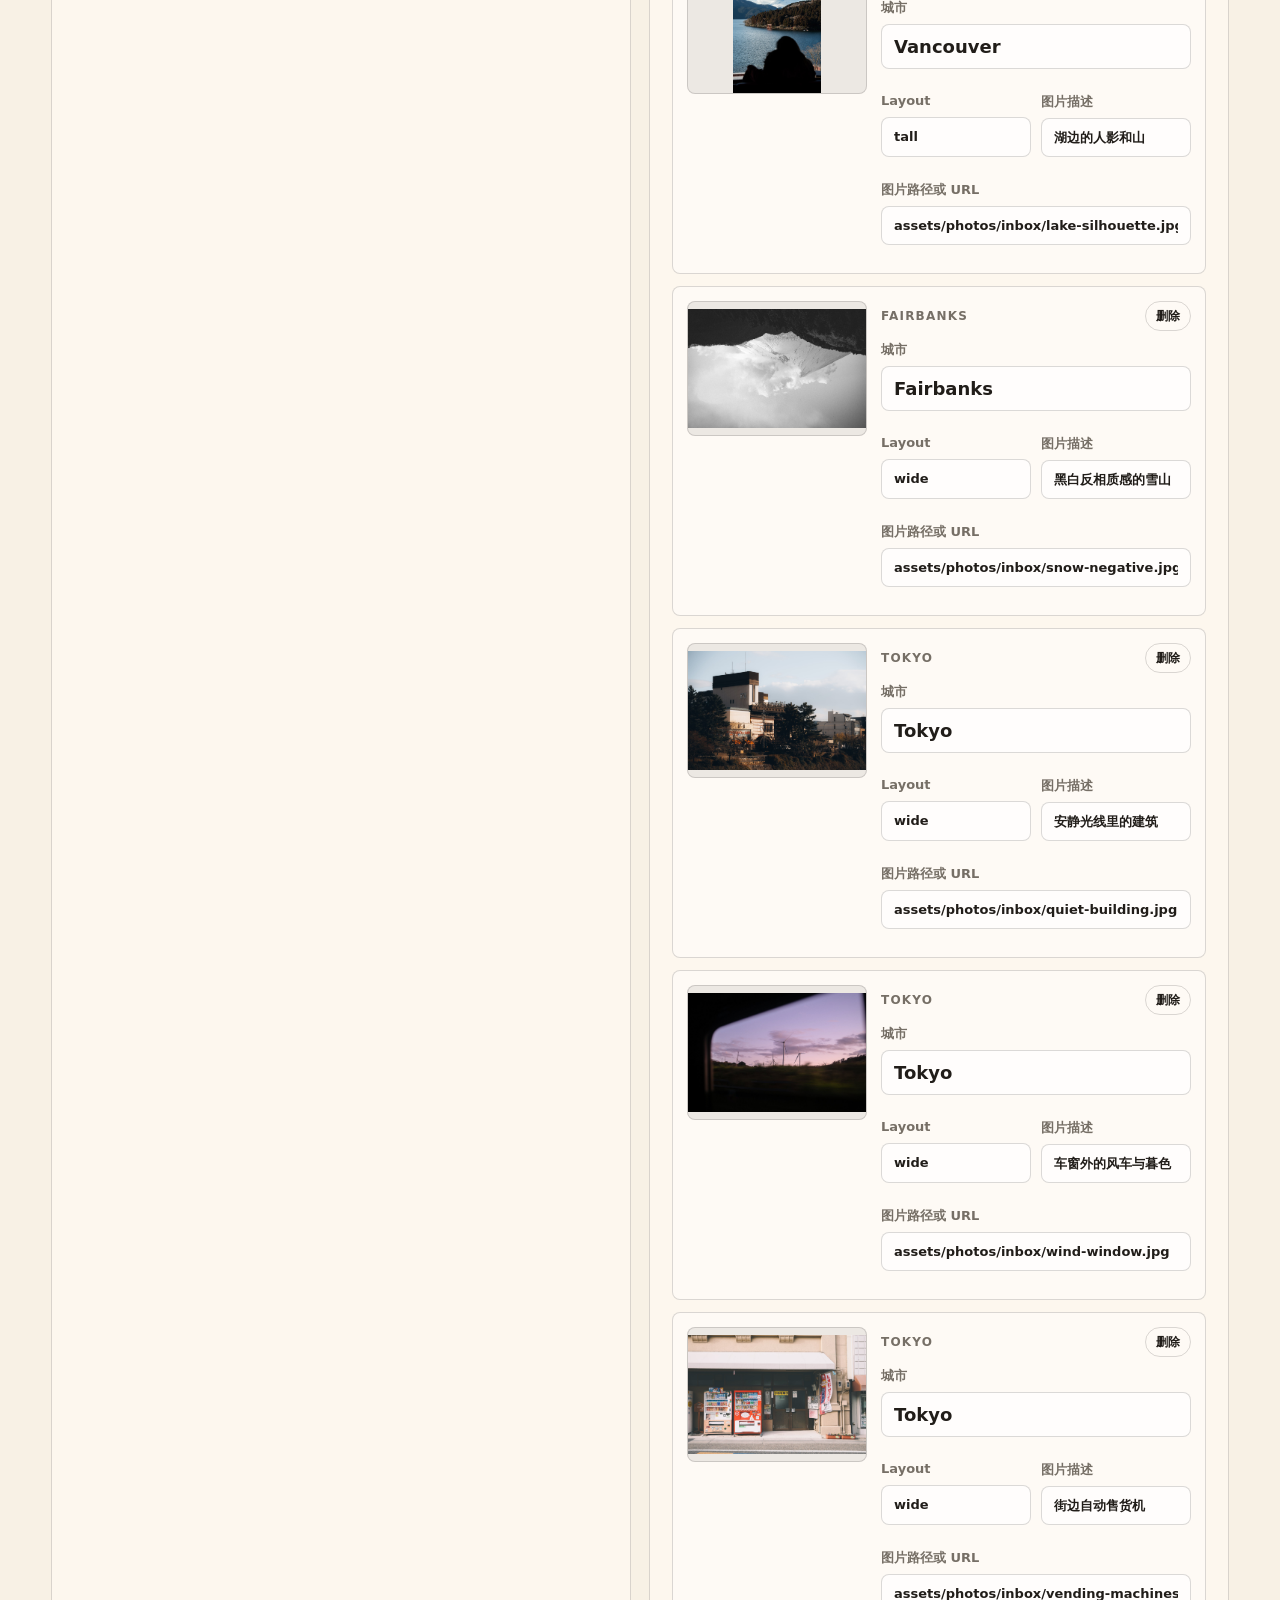
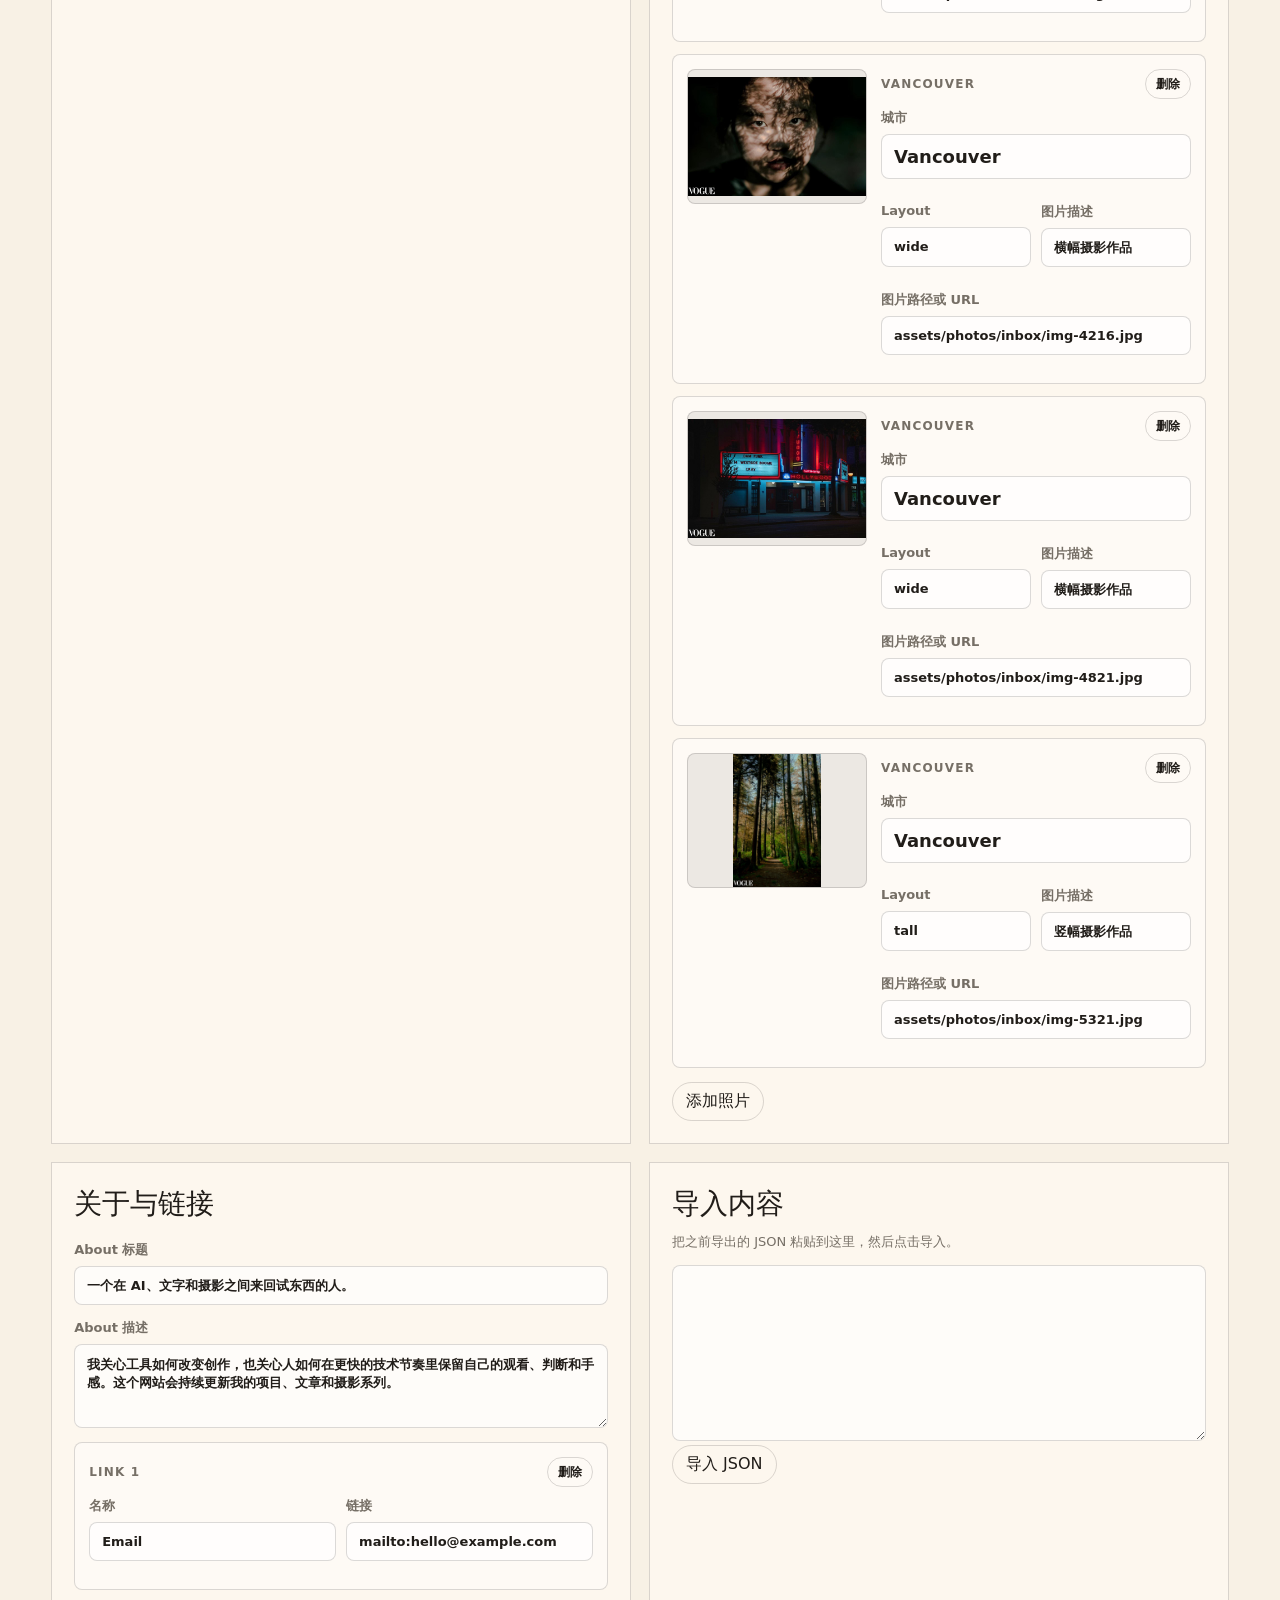
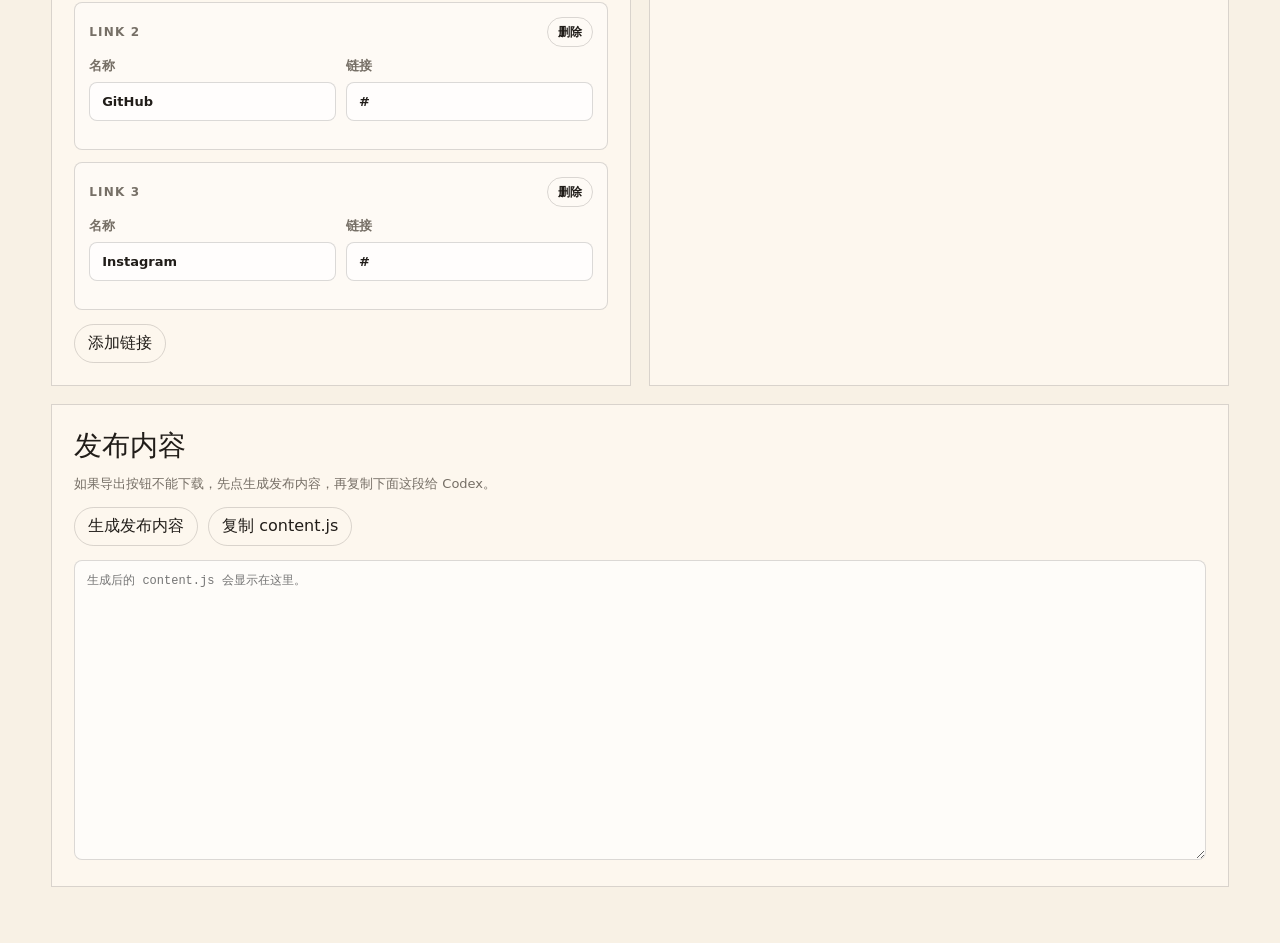
==== commit 6e4ca3f3: "Improve photo admin editor" ====
--- a/admin.html
+++ b/admin.html
@@ -52,7 +52,7 @@
 
       <section class="admin-panel">
         <h2>摄影作品</h2>
-        <p class="hint">Layout 可填：空、large、wide、tall。</p>
+        <p class="hint">看左侧缩略图，给每张照片填写城市；城市会自动作为归类和显示标题。</p>
         <div id="photos-editor" class="editor-list"></div>
         <button type="button" class="secondary" data-add="photo">添加照片</button>
       </section>
--- a/admin.css
+++ b/admin.css
@@ -144,6 +144,44 @@
   border-radius: 8px;
 }
 
+.photo-editor-item {
+  grid-template-columns: minmax(120px, 180px) minmax(0, 1fr);
+  gap: 14px;
+  align-items: start;
+}
+
+.photo-editor-preview {
+  position: sticky;
+  top: 110px;
+  overflow: hidden;
+  aspect-ratio: 4 / 3;
+  margin: 0;
+  background: rgba(33, 29, 25, 0.08);
+  border: 1px solid var(--line);
+  border-radius: 8px;
+}
+
+.photo-editor-preview img {
+  display: block;
+  width: 100%;
+  height: 100%;
+  object-fit: contain;
+}
+
+.photo-editor-fields {
+  display: grid;
+  gap: 10px;
+}
+
+.city-field input {
+  font-size: 18px;
+  font-weight: 700;
+}
+
+.compact-fields {
+  grid-template-columns: minmax(110px, 0.38fr) minmax(0, 1fr);
+}
+
 .editor-item-header {
   display: flex;
   align-items: center;
@@ -203,7 +241,8 @@
 @media (max-width: 900px) {
   .admin-header,
   .admin-layout,
-  .field-grid {
+  .field-grid,
+  .photo-editor-item {
     grid-template-columns: 1fr;
   }
 
@@ -211,4 +250,9 @@
     align-items: flex-start;
     flex-direction: column;
   }
-}
+
+  .photo-editor-preview {
+    position: static;
+    max-width: 220px;
+  }
+}
